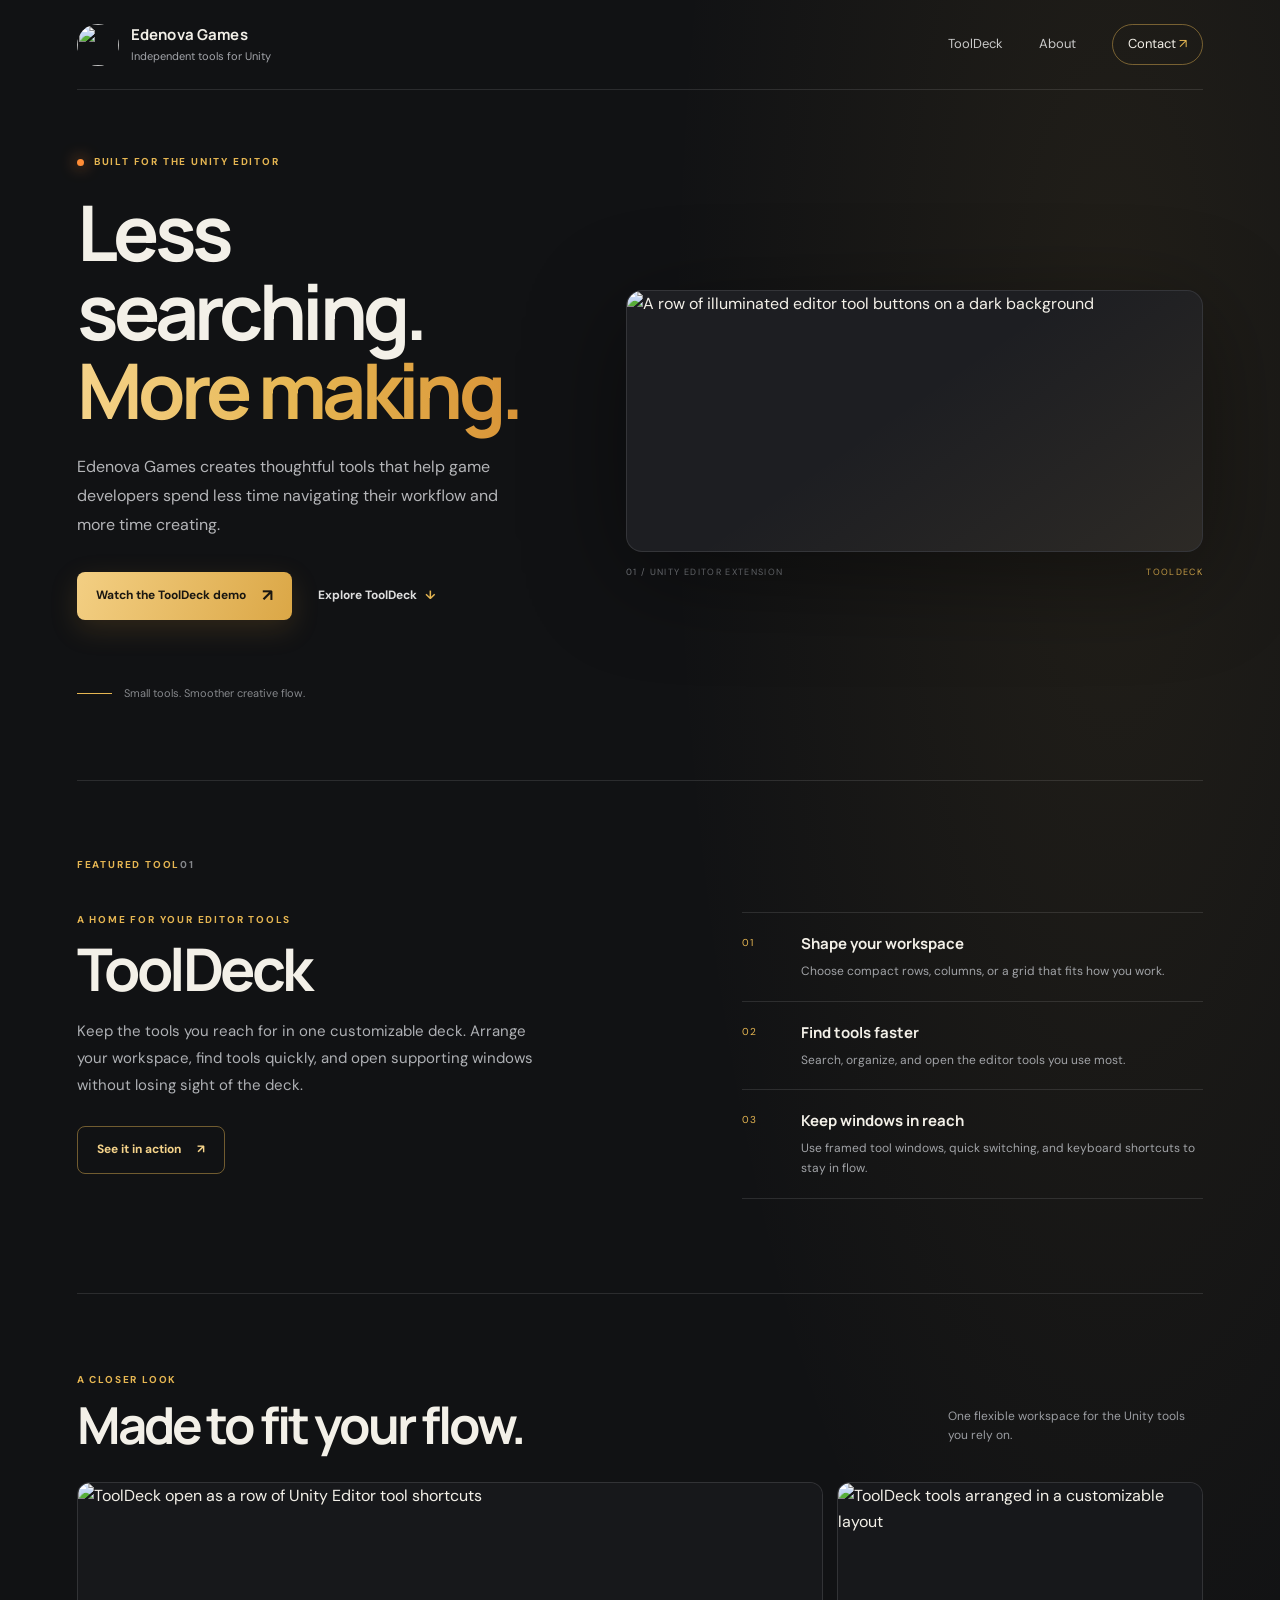
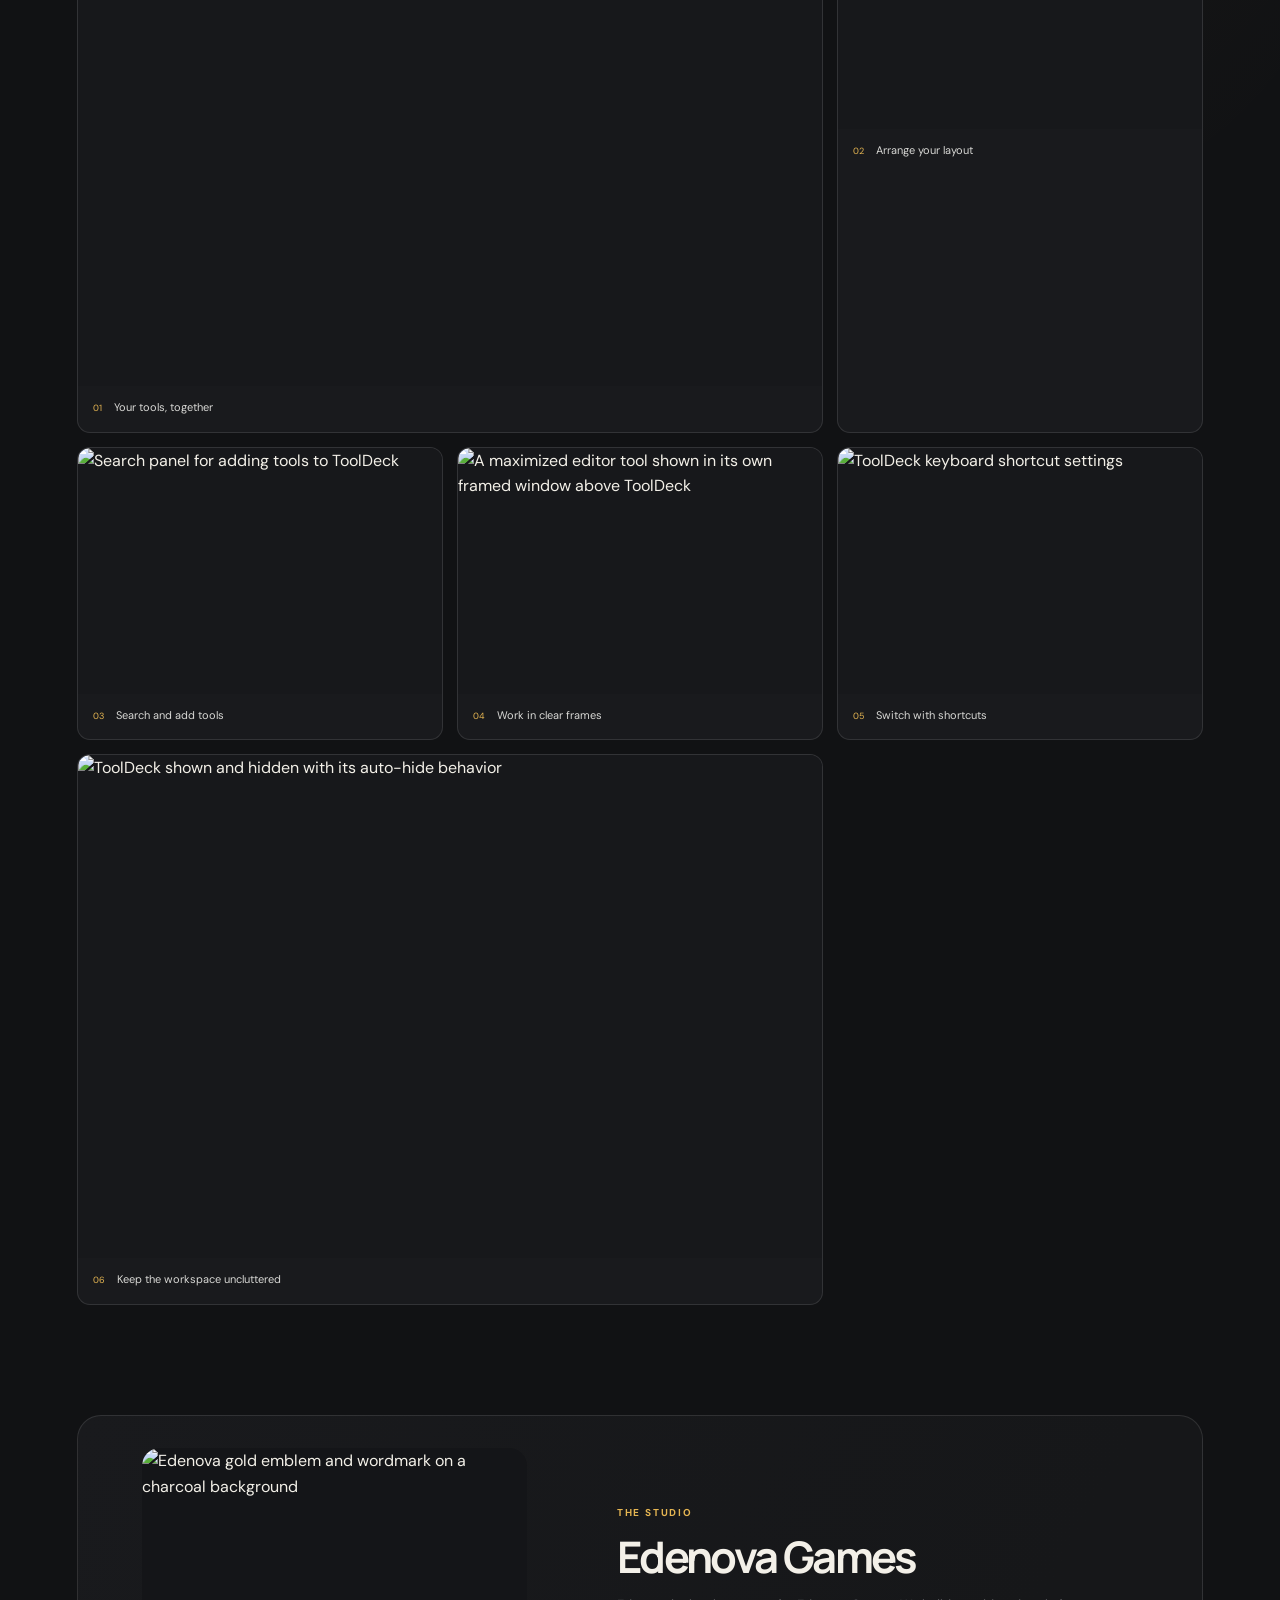
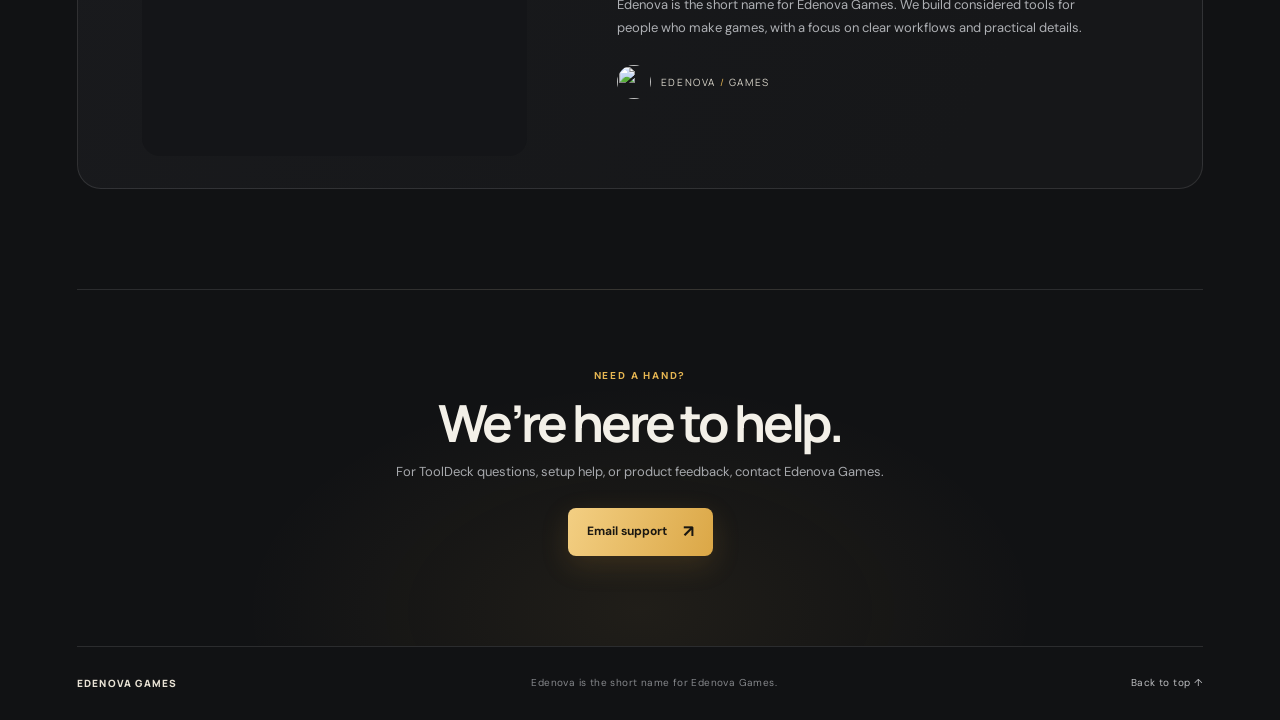
==== index.html @ b743e261 "Publish Edenova Games site" ====
<!doctype html>
<html lang="en">
<head>
  <meta charset="utf-8">
  <meta name="viewport" content="width=device-width, initial-scale=1">
  <meta name="theme-color" content="#111214">
  <meta name="description" content="Edenova Games creates focused Unity Editor tools. Meet ToolDeck, a customizable command deck for a faster, more organized workflow.">
  <meta property="og:type" content="website">
  <meta property="og:title" content="Edenova Games — Tools for Unity creators">
  <meta property="og:description" content="A calmer, quicker way to work inside the Unity Editor.">
  <meta property="og:image" content="tooldeck-social.png">
  <title>Edenova Games — Tools for Unity creators</title>
  <link rel="icon" type="image/png" href="edenova-profile.png">
  <link rel="preconnect" href="https://fonts.googleapis.com">
  <link rel="preconnect" href="https://fonts.gstatic.com" crossorigin>
  <link href="https://fonts.googleapis.com/css2?family=DM+Sans:wght@400;500;600;700&family=Manrope:wght@400;500;600;700;800&display=swap" rel="stylesheet">
  <link rel="stylesheet" href="styles.css">
</head>
<body>
  <div class="site-shell">
    <header class="topbar">
      <a class="brand" href="#top" aria-label="Edenova Games home">
        <img src="edenova-profile.png" alt="" width="42" height="42">
        <span><strong>Edenova Games</strong><small>Independent tools for Unity</small></span>
      </a>
      <nav aria-label="Main navigation">
        <a href="#tooldeck">ToolDeck</a>
        <a href="#about">About</a>
        <a class="nav-contact" href="#contact">Contact <span aria-hidden="true">↗</span></a>
      </nav>
    </header>

    <main id="top">
      <section class="hero">
        <div class="hero-copy">
          <p class="eyebrow"><span class="status-dot"></span> BUILT FOR THE UNITY EDITOR</p>
          <h1>Less searching.<br><em>More making.</em></h1>
          <p class="hero-lede">Edenova Games creates thoughtful tools that help game developers spend less time navigating their workflow and more time creating.</p>
          <div class="hero-actions">
            <a class="button button-primary" href="https://www.youtube.com/watch?v=H0UVkFQ4nCU" target="_blank" rel="noreferrer">Watch the ToolDeck demo <span aria-hidden="true">↗</span></a>
            <a class="text-link" href="#tooldeck">Explore ToolDeck <span aria-hidden="true">↓</span></a>
          </div>
          <div class="hero-note"><span class="gold-line"></span><span>Small tools. Smoother creative flow.</span></div>
        </div>
        <div class="hero-art" aria-label="ToolDeck Unity Editor extension artwork">
          <div class="hero-image-wrap"><img src="tooldeck-hero.png" alt="A row of illuminated editor tool buttons on a dark background"></div>
          <div class="art-caption"><span>01 / UNITY EDITOR EXTENSION</span><span>TOOLDECK</span></div>
        </div>
      </section>

      <section class="intro-section" id="tooldeck">
        <div class="section-kicker">FEATURED TOOL <span>01</span></div>
        <div class="intro-grid">
          <div>
            <p class="overline">A HOME FOR YOUR EDITOR TOOLS</p>
            <h2>ToolDeck</h2>
            <p class="intro-text">Keep the tools you reach for in one customizable deck. Arrange your workspace, find tools quickly, and open supporting windows without losing sight of the deck.</p>
            <a class="button button-outline" href="https://www.youtube.com/watch?v=H0UVkFQ4nCU" target="_blank" rel="noreferrer">See it in action <span aria-hidden="true">↗</span></a>
          </div>
          <div class="feature-points">
            <article><span class="feature-index">01</span><div><h3>Shape your workspace</h3><p>Choose compact rows, columns, or a grid that fits how you work.</p></div></article>
            <article><span class="feature-index">02</span><div><h3>Find tools faster</h3><p>Search, organize, and open the editor tools you use most.</p></div></article>
            <article><span class="feature-index">03</span><div><h3>Keep windows in reach</h3><p>Use framed tool windows, quick switching, and keyboard shortcuts to stay in flow.</p></div></article>
          </div>
        </div>
      </section>

      <section class="showcase-section" aria-labelledby="showcase-title">
        <div class="section-heading">
          <div><p class="overline">A CLOSER LOOK</p><h2 id="showcase-title">Made to fit your flow.</h2></div>
          <p>One flexible workspace for the Unity tools you rely on.</p>
        </div>
        <div class="showcase-grid">
          <figure class="showcase-card showcase-large"><img src="tooldeck-window.png" alt="ToolDeck open as a row of Unity Editor tool shortcuts"><figcaption><span>01</span> Your tools, together</figcaption></figure>
          <figure class="showcase-card"><img src="tooldeck-layouts.png" alt="ToolDeck tools arranged in a customizable layout"><figcaption><span>02</span> Arrange your layout</figcaption></figure>
          <figure class="showcase-card"><img src="tooldeck-search.png" alt="Search panel for adding tools to ToolDeck"><figcaption><span>03</span> Search and add tools</figcaption></figure>
          <figure class="showcase-card"><img src="tooldeck-framed-windows.png" alt="A maximized editor tool shown in its own framed window above ToolDeck"><figcaption><span>04</span> Work in clear frames</figcaption></figure>
          <figure class="showcase-card"><img src="tooldeck-shortcuts.png" alt="ToolDeck keyboard shortcut settings"><figcaption><span>05</span> Switch with shortcuts</figcaption></figure>
          <figure class="showcase-card showcase-wide"><img src="tooldeck-auto-hide.png" alt="ToolDeck shown and hidden with its auto-hide behavior"><figcaption><span>06</span> Keep the workspace uncluttered</figcaption></figure>
        </div>
      </section>

      <section class="brand-section" id="about">
        <div class="brand-card">
          <div class="brand-image"><img src="edenova-brand.png" alt="Edenova gold emblem and wordmark on a charcoal background"></div>
          <div class="brand-copy"><p class="overline">THE STUDIO</p><h2>Edenova Games</h2><p>Edenova is the short name for Edenova Games. We build considered tools for people who make games, with a focus on clear workflows and practical details.</p><div class="brand-signature"><img src="edenova-profile.png" alt="" width="34" height="34"><span>EDENOVA <i>/</i> GAMES</span></div></div>
        </div>
      </section>

      <section class="contact-section" id="contact">
        <p class="overline">NEED A HAND?</p>
        <h2>We’re here to help.</h2>
        <p>For ToolDeck questions, setup help, or product feedback, contact Edenova Games.</p>
        <a class="button button-primary" href="mailto:edenovagames@gmail.com">Email support <span aria-hidden="true">↗</span></a>
      </section>
    </main>

    <footer class="footer"><a class="footer-brand" href="#top">EDENOVA GAMES</a><span>Edenova is the short name for Edenova Games.</span><a href="#top">Back to top ↑</a></footer>
  </div>
</body>
</html>
---- styles.css ----
:root{--bg:#111214;--panel:#181a1d;--panel-2:#202226;--text:#f3f0e8;--muted:#a3a5aa;--gold:#e6b652;--gold-light:#f5d38a;--line:rgba(255,255,255,.11);--orange:#ff8d36;--blue:#50a8ff;--radius:24px}*{box-sizing:border-box}html{scroll-behavior:smooth}body{margin:0;background:radial-gradient(ellipse at 87% 10%,rgba(230,182,82,.08),transparent 28rem),var(--bg);color:var(--text);font-family:"DM Sans",sans-serif;line-height:1.6}a{color:inherit;text-decoration:none}.site-shell{max-width:1440px;margin:0 auto;padding:0 6vw}.topbar{height:90px;display:flex;align-items:center;justify-content:space-between;border-bottom:1px solid var(--line)}.brand{display:flex;align-items:center;gap:12px}.brand img{width:42px;height:42px;border-radius:50%;object-fit:cover}.brand strong{font-family:Manrope,sans-serif;font-size:15px;display:block;letter-spacing:.01em}.brand small{display:block;color:var(--muted);font-size:11px;margin-top:1px}.topbar nav{display:flex;gap:36px;align-items:center;font-size:13px;color:#c9c9c9}.topbar nav a:hover,.text-link:hover,.footer a:hover{color:var(--gold-light)}.nav-contact{border:1px solid rgba(230,182,82,.45);padding:9px 15px;border-radius:99px;color:var(--text)!important}.nav-contact span{color:var(--gold)}.hero{min-height:610px;display:grid;grid-template-columns:.92fr 1.08fr;align-items:center;gap:4.5vw;padding:64px 0 78px}.eyebrow,.overline,.section-kicker{font-size:10px;letter-spacing:.18em;font-weight:700;color:var(--gold);margin:0}.eyebrow{display:flex;align-items:center;gap:10px}.status-dot{width:7px;height:7px;border-radius:50%;background:var(--orange);box-shadow:0 0 16px var(--orange)}h1,h2,h3,p{margin-top:0}h1,h2,h3{font-family:Manrope,sans-serif}h1{font-size:clamp(48px,6vw,84px);line-height:1.03;letter-spacing:-.06em;margin:22px 0 24px}h1 em{font-style:normal;background:linear-gradient(90deg,var(--gold-light),var(--gold),#d99437);color:transparent;background-clip:text}.hero-lede{font-size:16px;color:#b4b5b8;max-width:460px;line-height:1.8}.hero-actions{display:flex;align-items:center;gap:26px;margin-top:32px}.button{min-height:48px;padding:0 19px;display:inline-flex;align-items:center;gap:16px;border-radius:8px;font-weight:700;font-size:12px;transition:transform .2s,background .2s}.button:hover{transform:translateY(-2px)}.button-primary{color:#1a1711;background:linear-gradient(110deg,#f3cf83,#dba746);box-shadow:0 9px 28px rgba(205,149,55,.17)}.button-primary span{font-size:17px}.text-link{font-size:12px;font-weight:700;color:#dedede}.text-link span{color:var(--gold);margin-left:5px}.hero-note{margin-top:65px;display:flex;align-items:center;gap:12px;color:#85878b;font-size:11px}.gold-line{width:35px;height:1px;background:var(--gold)}.hero-art{position:relative;padding:36px 0 23px}.hero-image-wrap{position:relative;overflow:hidden;border-radius:16px;background:#1d1e22;border:1px solid rgba(255,255,255,.1);box-shadow:0 24px 100px rgba(0,0,0,.42)}.hero-image-wrap:after{content:"";position:absolute;inset:0;pointer-events:none;background:linear-gradient(145deg,transparent 46%,rgba(230,182,82,.08))}.hero-image-wrap img{display:block;width:100%;height:auto;min-height:260px;object-fit:cover}.art-caption{display:flex;justify-content:space-between;color:#787b80;font-size:9px;letter-spacing:.15em;margin-top:13px}.art-caption span:last-child{color:var(--gold)}.intro-section{border-top:1px solid var(--line);padding:76px 0 94px}.section-kicker{display:flex;justify-content:space-between;max-width:110px;white-space:nowrap}.section-kicker span{color:#85878b}.intro-grid{display:grid;grid-template-columns:1fr .9fr;gap:12vw;margin-top:39px}.intro-grid h2,.section-heading h2,.brand-copy h2,.contact-section h2{font-size:clamp(38px,4.6vw,62px);letter-spacing:-.06em;line-height:1.05;margin:10px 0 18px}.intro-text{font-size:15px;color:#aeb0b4;line-height:1.8;max-width:460px;margin-bottom:27px}.button-outline{border:1px solid rgba(230,182,82,.45);color:var(--gold-light)}.button-outline:hover{background:rgba(230,182,82,.08)}.feature-points{border-top:1px solid var(--line)}.feature-points article{display:grid;grid-template-columns:45px 1fr;gap:14px;padding:19px 0;border-bottom:1px solid var(--line)}.feature-index{font-size:10px;color:var(--gold);letter-spacing:.08em;padding-top:3px}.feature-points h3{font-size:15px;margin:0 0 5px}.feature-points p{font-size:12px;color:#a1a3a7;margin:0;line-height:1.7}.showcase-section{padding:78px 0 100px;border-top:1px solid var(--line)}.section-heading{display:flex;justify-content:space-between;align-items:end;margin-bottom:31px}.section-heading h2{font-size:clamp(33px,4vw,51px);margin:10px 0 0}.section-heading>p{color:#9b9da2;font-size:12px;max-width:255px;margin:0 0 6px}.showcase-grid{display:grid;grid-template-columns:repeat(3,1fr);gap:14px}.showcase-card{margin:0;background:#191a1d;border:1px solid var(--line);border-radius:13px;overflow:hidden;transition:transform .25s,border-color .25s}.showcase-card:hover{transform:translateY(-3px);border-color:rgba(230,182,82,.4)}.showcase-card img{display:block;width:100%;aspect-ratio:1.48;object-fit:cover;background:#17181b}.showcase-card figcaption{padding:13px 15px 15px;font-size:11px;color:#d8d8d5}.showcase-card figcaption span{font-size:9px;color:var(--gold);margin-right:9px}.showcase-large{grid-column:span 2}.showcase-wide{grid-column:span 2}.brand-section{padding:10px 0 100px}.brand-card{display:grid;grid-template-columns:.85fr 1.15fr;align-items:center;gap:7vw;background:linear-gradient(120deg,#191a1d,#161719 80%);border:1px solid var(--line);border-radius:var(--radius);padding:32px 5vw}.brand-image{overflow:hidden;border-radius:18px;background:#141518}.brand-image img{display:block;width:100%;height:auto;aspect-ratio:1.25;object-fit:cover}.brand-copy h2{font-size:clamp(31px,3.4vw,45px);margin:13px 0}.brand-copy>p:not(.overline){font-size:13px;color:#aeb0b4;line-height:1.8;max-width:475px}.brand-signature{display:flex;align-items:center;gap:10px;margin-top:26px;color:#d8d4c9;font-family:Manrope,sans-serif;font-size:10px;letter-spacing:.16em}.brand-signature img{border-radius:50%}.brand-signature i{font-style:normal;color:var(--gold)}.contact-section{text-align:center;padding:78px 18px 90px;border-top:1px solid var(--line);background:radial-gradient(ellipse at 50% 90%,rgba(230,182,82,.07),transparent 50%)}.contact-section h2{font-size:clamp(38px,4vw,55px);margin:12px 0}.contact-section>p:not(.overline){color:#a7a9ad;font-size:13px;margin-bottom:25px}.draft-note{display:block;margin-top:12px;color:#85878b;font-size:10px}.footer{min-height:74px;border-top:1px solid var(--line);display:flex;align-items:center;justify-content:space-between;color:#85878b;font-size:10px;letter-spacing:.04em}.footer-brand{font-family:Manrope,sans-serif;font-weight:800;color:#e8e2d5;letter-spacing:.12em}.footer a:last-child{color:#bebfc2}@media(max-width:850px){.site-shell{padding:0 5vw}.hero{grid-template-columns:1fr;gap:20px;padding:74px 0 60px}.hero-copy{max-width:650px}.hero-art{padding-top:10px}.hero-note{margin-top:40px}.intro-grid{gap:6vw}.brand-card{gap:4vw;padding:24px 4vw}.showcase-grid{grid-template-columns:repeat(2,1fr)}.showcase-large,.showcase-wide{grid-column:span 2}}@media(max-width:600px){.topbar{height:74px}.brand small{display:none}.topbar nav{gap:14px;font-size:11px}.topbar nav a:first-child{display:none}.nav-contact{padding:7px 11px}.hero{min-height:0;padding:67px 0 52px}h1{font-size:54px}.hero-lede{font-size:14px}.hero-actions{align-items:flex-start;flex-direction:column;gap:17px}.hero-note{margin-top:33px}.intro-section,.showcase-section{padding:57px 0 65px}.intro-grid{grid-template-columns:1fr;gap:33px;margin-top:27px}.section-heading{align-items:start;flex-direction:column;gap:12px}.section-heading>p{max-width:330px}.showcase-grid{gap:9px}.showcase-card,.showcase-large,.showcase-wide{grid-column:span 2}.showcase-card img{aspect-ratio:1.5}.brand-section{padding-bottom:62px}.brand-card{grid-template-columns:1fr;gap:24px;padding:18px;border-radius:18px}.brand-image img{aspect-ratio:1.5}.brand-copy{padding:0 4px 6px}.contact-section{padding:58px 10px 65px}.footer{padding:18px 0;gap:10px;flex-wrap:wrap}.footer span{order:3;width:100%}}
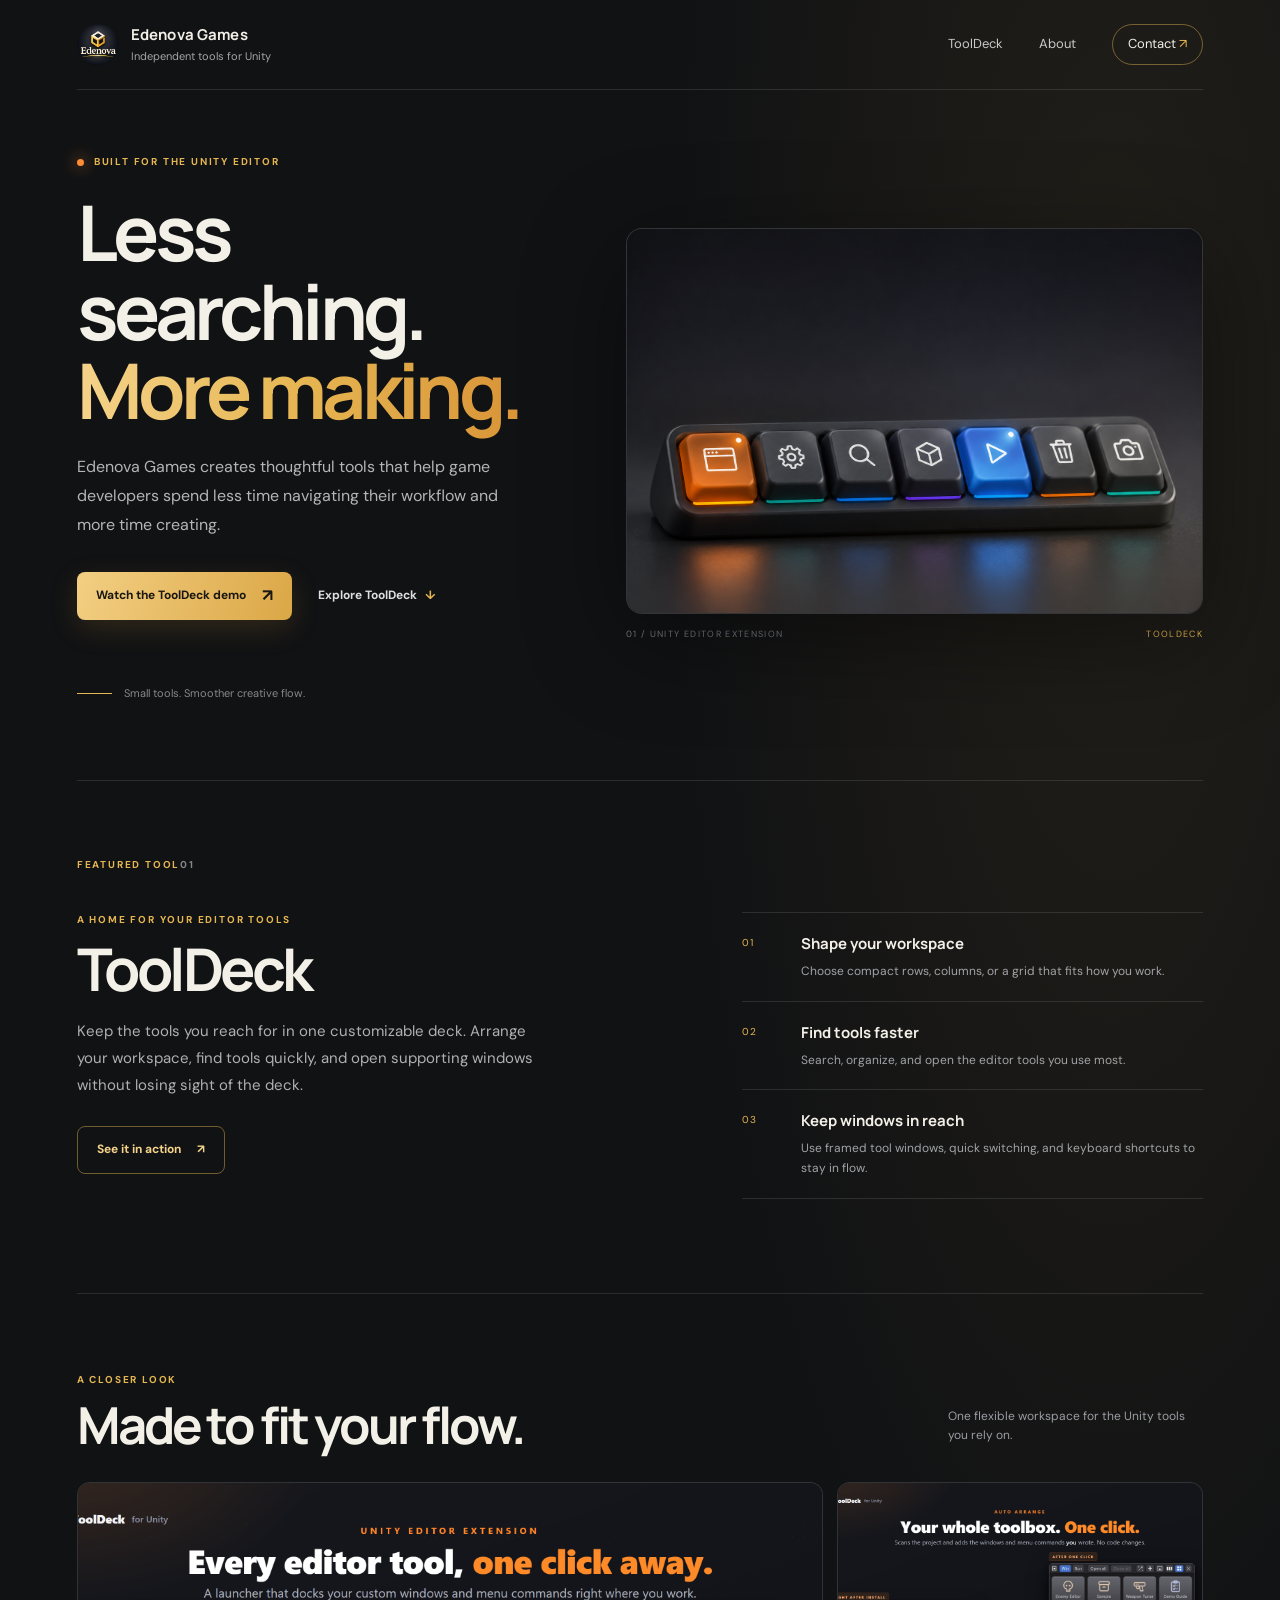
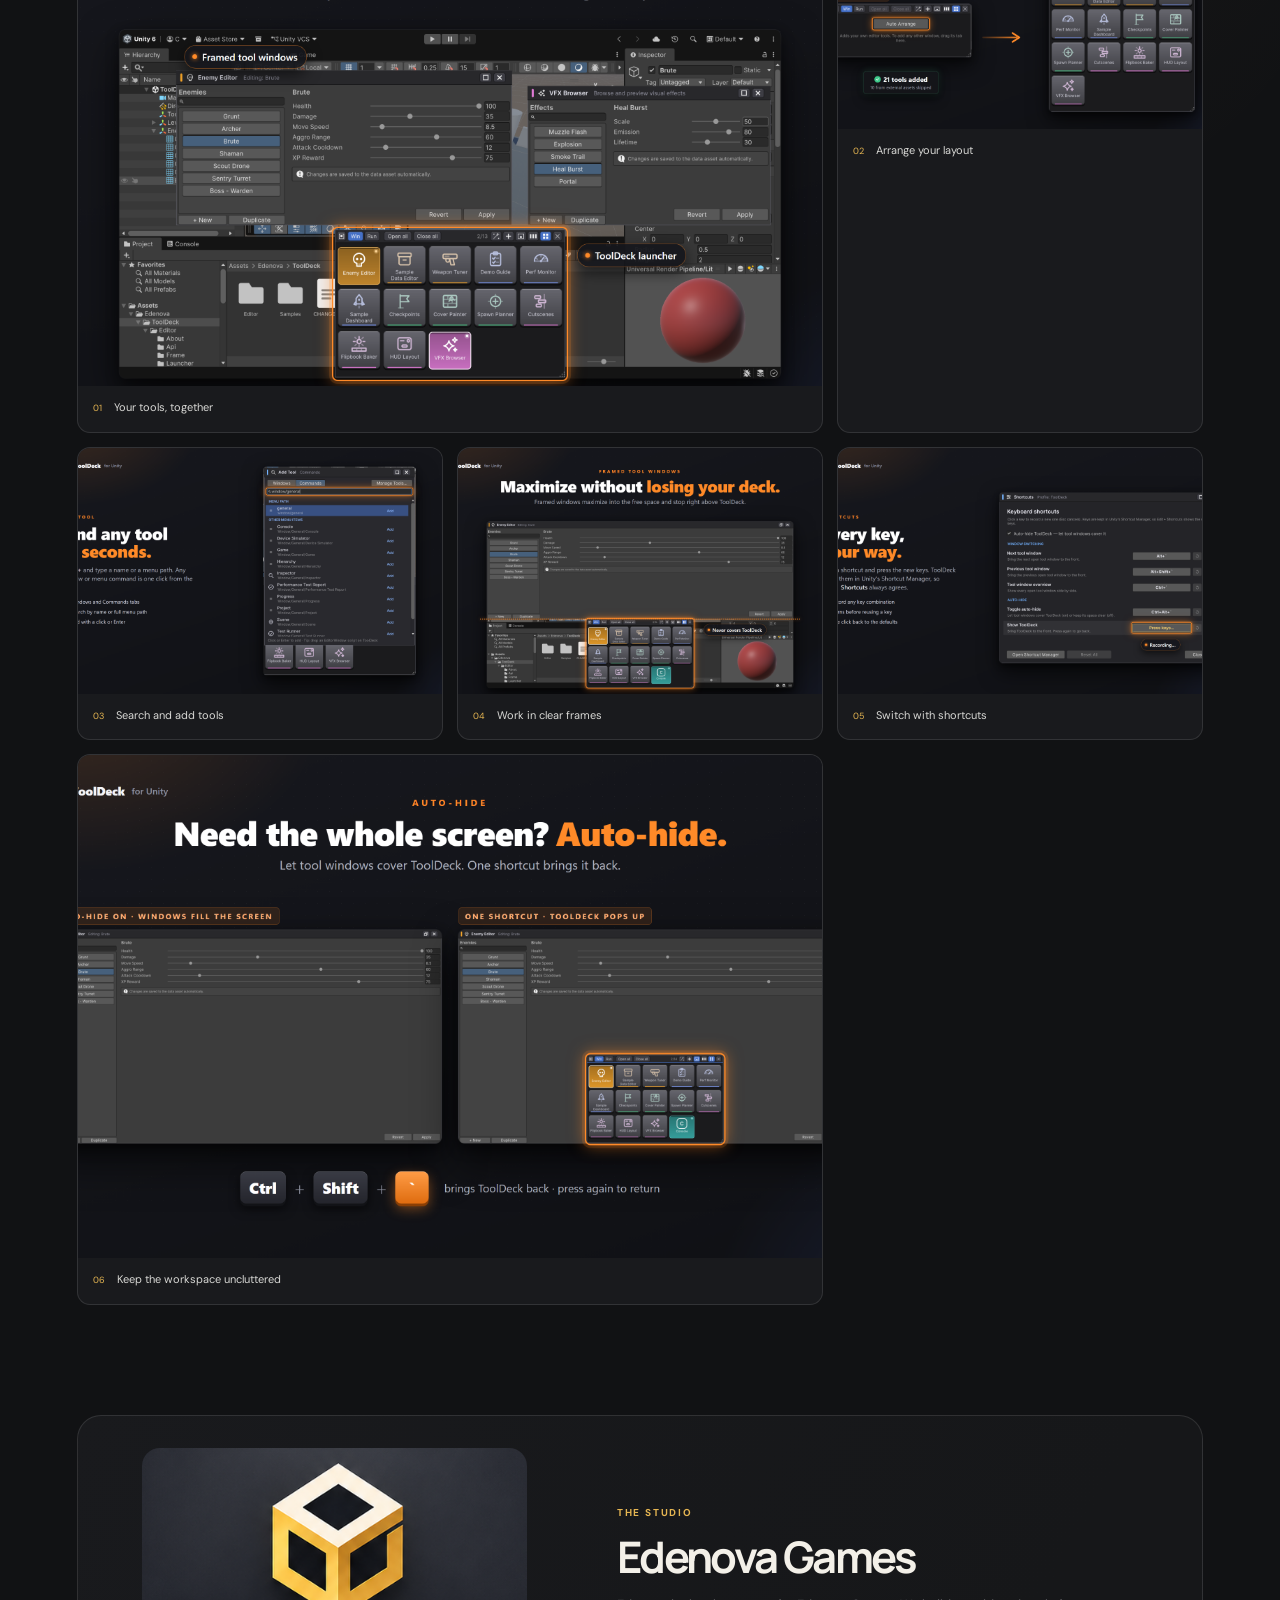
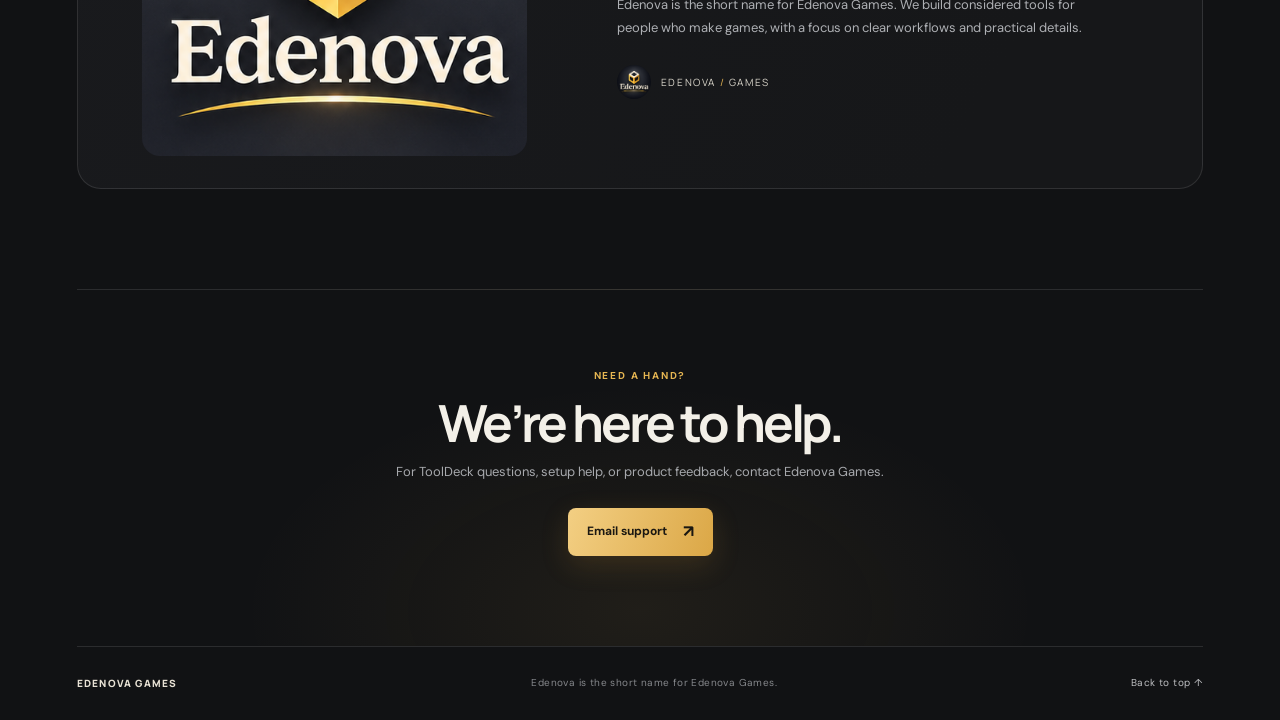
==== commit 69b010a2: "Fix image asset paths" ====
--- a/index.html
+++ b/index.html
@@ -8,9 +8,9 @@
   <meta property="og:type" content="website">
   <meta property="og:title" content="Edenova Games — Tools for Unity creators">
   <meta property="og:description" content="A calmer, quicker way to work inside the Unity Editor.">
-  <meta property="og:image" content="tooldeck-social.png">
+  <meta property="og:image" content="assets/tooldeck-social.png">
   <title>Edenova Games — Tools for Unity creators</title>
-  <link rel="icon" type="image/png" href="edenova-profile.png">
+  <link rel="icon" type="image/png" href="assets/edenova-profile.png">
   <link rel="preconnect" href="https://fonts.googleapis.com">
   <link rel="preconnect" href="https://fonts.gstatic.com" crossorigin>
   <link href="https://fonts.googleapis.com/css2?family=DM+Sans:wght@400;500;600;700&family=Manrope:wght@400;500;600;700;800&display=swap" rel="stylesheet">
@@ -20,7 +20,7 @@
   <div class="site-shell">
     <header class="topbar">
       <a class="brand" href="#top" aria-label="Edenova Games home">
-        <img src="edenova-profile.png" alt="" width="42" height="42">
+        <img src="assets/edenova-profile.png" alt="" width="42" height="42">
         <span><strong>Edenova Games</strong><small>Independent tools for Unity</small></span>
       </a>
       <nav aria-label="Main navigation">
@@ -43,7 +43,7 @@
           <div class="hero-note"><span class="gold-line"></span><span>Small tools. Smoother creative flow.</span></div>
         </div>
         <div class="hero-art" aria-label="ToolDeck Unity Editor extension artwork">
-          <div class="hero-image-wrap"><img src="tooldeck-hero.png" alt="A row of illuminated editor tool buttons on a dark background"></div>
+          <div class="hero-image-wrap"><img src="assets/tooldeck-hero.png" alt="A row of illuminated editor tool buttons on a dark background"></div>
           <div class="art-caption"><span>01 / UNITY EDITOR EXTENSION</span><span>TOOLDECK</span></div>
         </div>
       </section>
@@ -71,19 +71,19 @@
           <p>One flexible workspace for the Unity tools you rely on.</p>
         </div>
         <div class="showcase-grid">
-          <figure class="showcase-card showcase-large"><img src="tooldeck-window.png" alt="ToolDeck open as a row of Unity Editor tool shortcuts"><figcaption><span>01</span> Your tools, together</figcaption></figure>
-          <figure class="showcase-card"><img src="tooldeck-layouts.png" alt="ToolDeck tools arranged in a customizable layout"><figcaption><span>02</span> Arrange your layout</figcaption></figure>
-          <figure class="showcase-card"><img src="tooldeck-search.png" alt="Search panel for adding tools to ToolDeck"><figcaption><span>03</span> Search and add tools</figcaption></figure>
-          <figure class="showcase-card"><img src="tooldeck-framed-windows.png" alt="A maximized editor tool shown in its own framed window above ToolDeck"><figcaption><span>04</span> Work in clear frames</figcaption></figure>
-          <figure class="showcase-card"><img src="tooldeck-shortcuts.png" alt="ToolDeck keyboard shortcut settings"><figcaption><span>05</span> Switch with shortcuts</figcaption></figure>
-          <figure class="showcase-card showcase-wide"><img src="tooldeck-auto-hide.png" alt="ToolDeck shown and hidden with its auto-hide behavior"><figcaption><span>06</span> Keep the workspace uncluttered</figcaption></figure>
+          <figure class="showcase-card showcase-large"><img src="assets/tooldeck-window.png" alt="ToolDeck open as a row of Unity Editor tool shortcuts"><figcaption><span>01</span> Your tools, together</figcaption></figure>
+          <figure class="showcase-card"><img src="assets/tooldeck-layouts.png" alt="ToolDeck tools arranged in a customizable layout"><figcaption><span>02</span> Arrange your layout</figcaption></figure>
+          <figure class="showcase-card"><img src="assets/tooldeck-search.png" alt="Search panel for adding tools to ToolDeck"><figcaption><span>03</span> Search and add tools</figcaption></figure>
+          <figure class="showcase-card"><img src="assets/tooldeck-framed-windows.png" alt="A maximized editor tool shown in its own framed window above ToolDeck"><figcaption><span>04</span> Work in clear frames</figcaption></figure>
+          <figure class="showcase-card"><img src="assets/tooldeck-shortcuts.png" alt="ToolDeck keyboard shortcut settings"><figcaption><span>05</span> Switch with shortcuts</figcaption></figure>
+          <figure class="showcase-card showcase-wide"><img src="assets/tooldeck-auto-hide.png" alt="ToolDeck shown and hidden with its auto-hide behavior"><figcaption><span>06</span> Keep the workspace uncluttered</figcaption></figure>
         </div>
       </section>
 
       <section class="brand-section" id="about">
         <div class="brand-card">
-          <div class="brand-image"><img src="edenova-brand.png" alt="Edenova gold emblem and wordmark on a charcoal background"></div>
-          <div class="brand-copy"><p class="overline">THE STUDIO</p><h2>Edenova Games</h2><p>Edenova is the short name for Edenova Games. We build considered tools for people who make games, with a focus on clear workflows and practical details.</p><div class="brand-signature"><img src="edenova-profile.png" alt="" width="34" height="34"><span>EDENOVA <i>/</i> GAMES</span></div></div>
+          <div class="brand-image"><img src="assets/edenova-brand.png" alt="Edenova gold emblem and wordmark on a charcoal background"></div>
+          <div class="brand-copy"><p class="overline">THE STUDIO</p><h2>Edenova Games</h2><p>Edenova is the short name for Edenova Games. We build considered tools for people who make games, with a focus on clear workflows and practical details.</p><div class="brand-signature"><img src="assets/edenova-profile.png" alt="" width="34" height="34"><span>EDENOVA <i>/</i> GAMES</span></div></div>
         </div>
       </section>
 
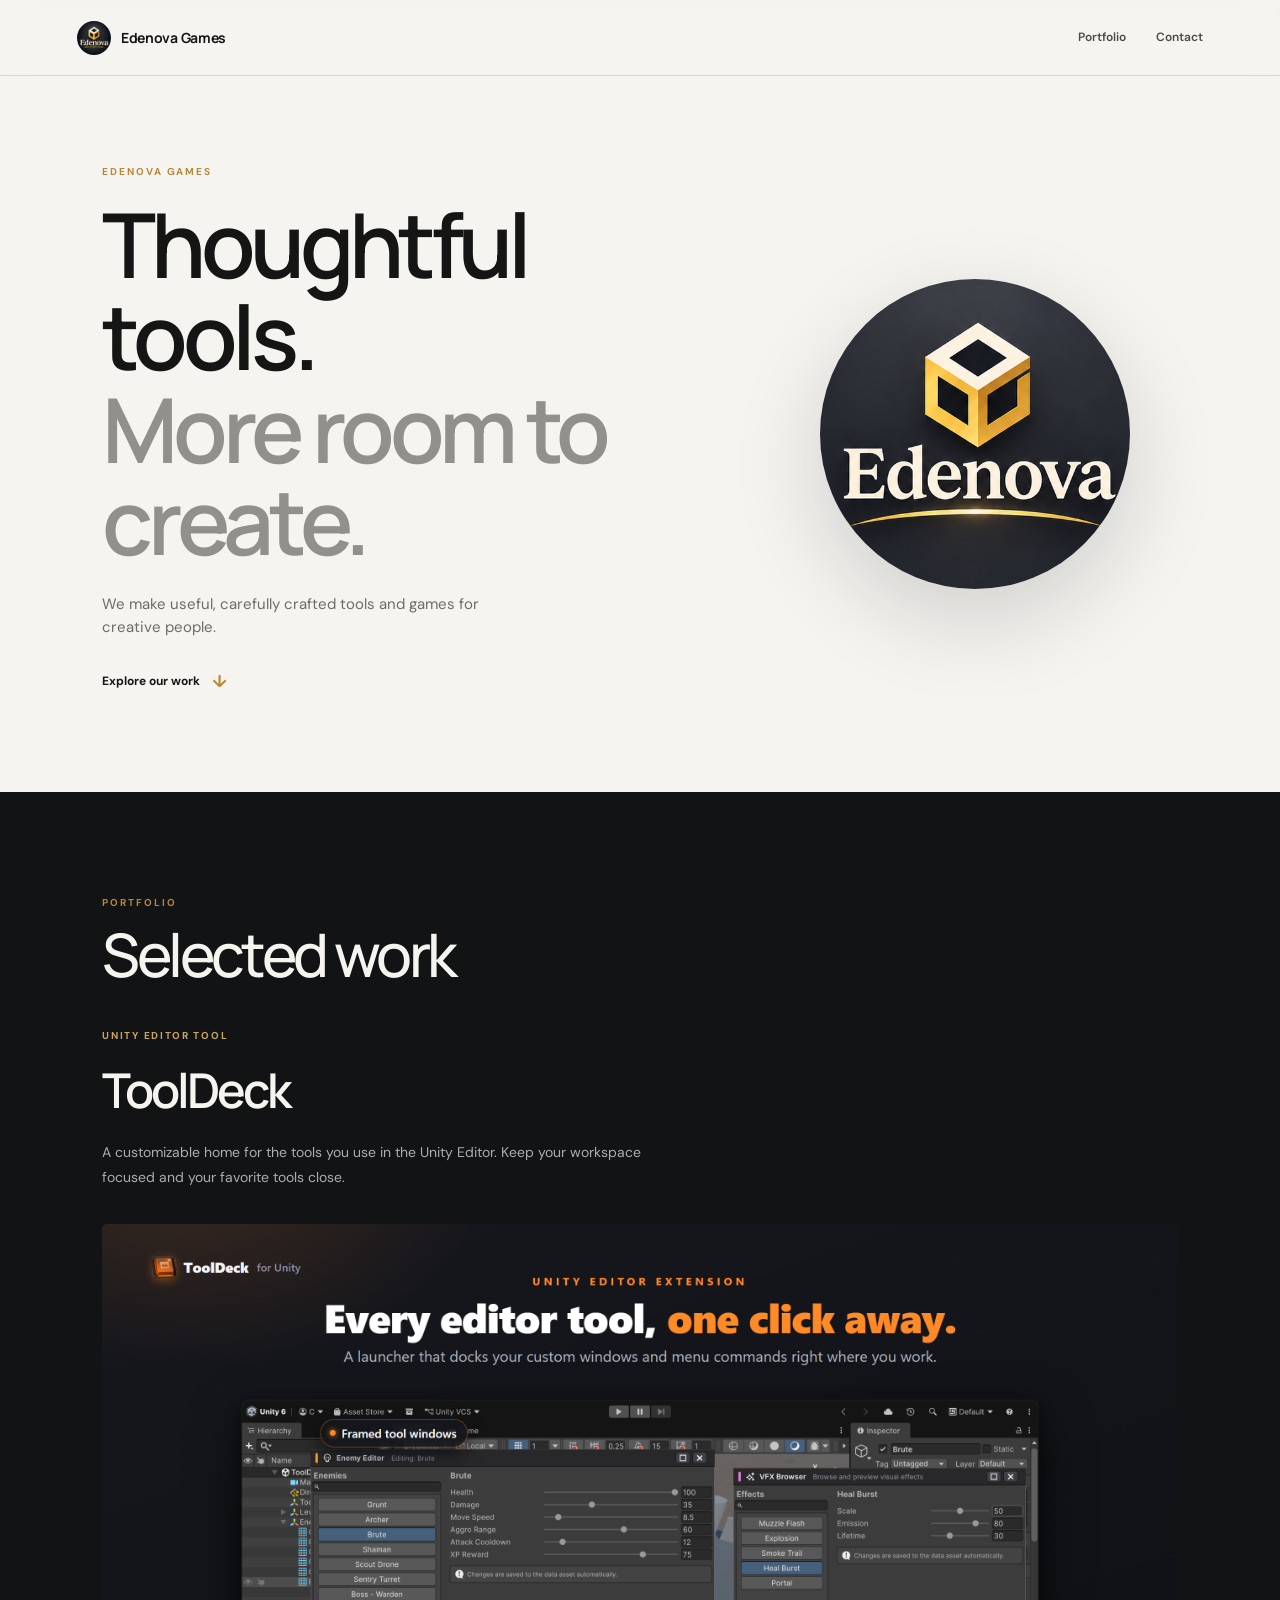
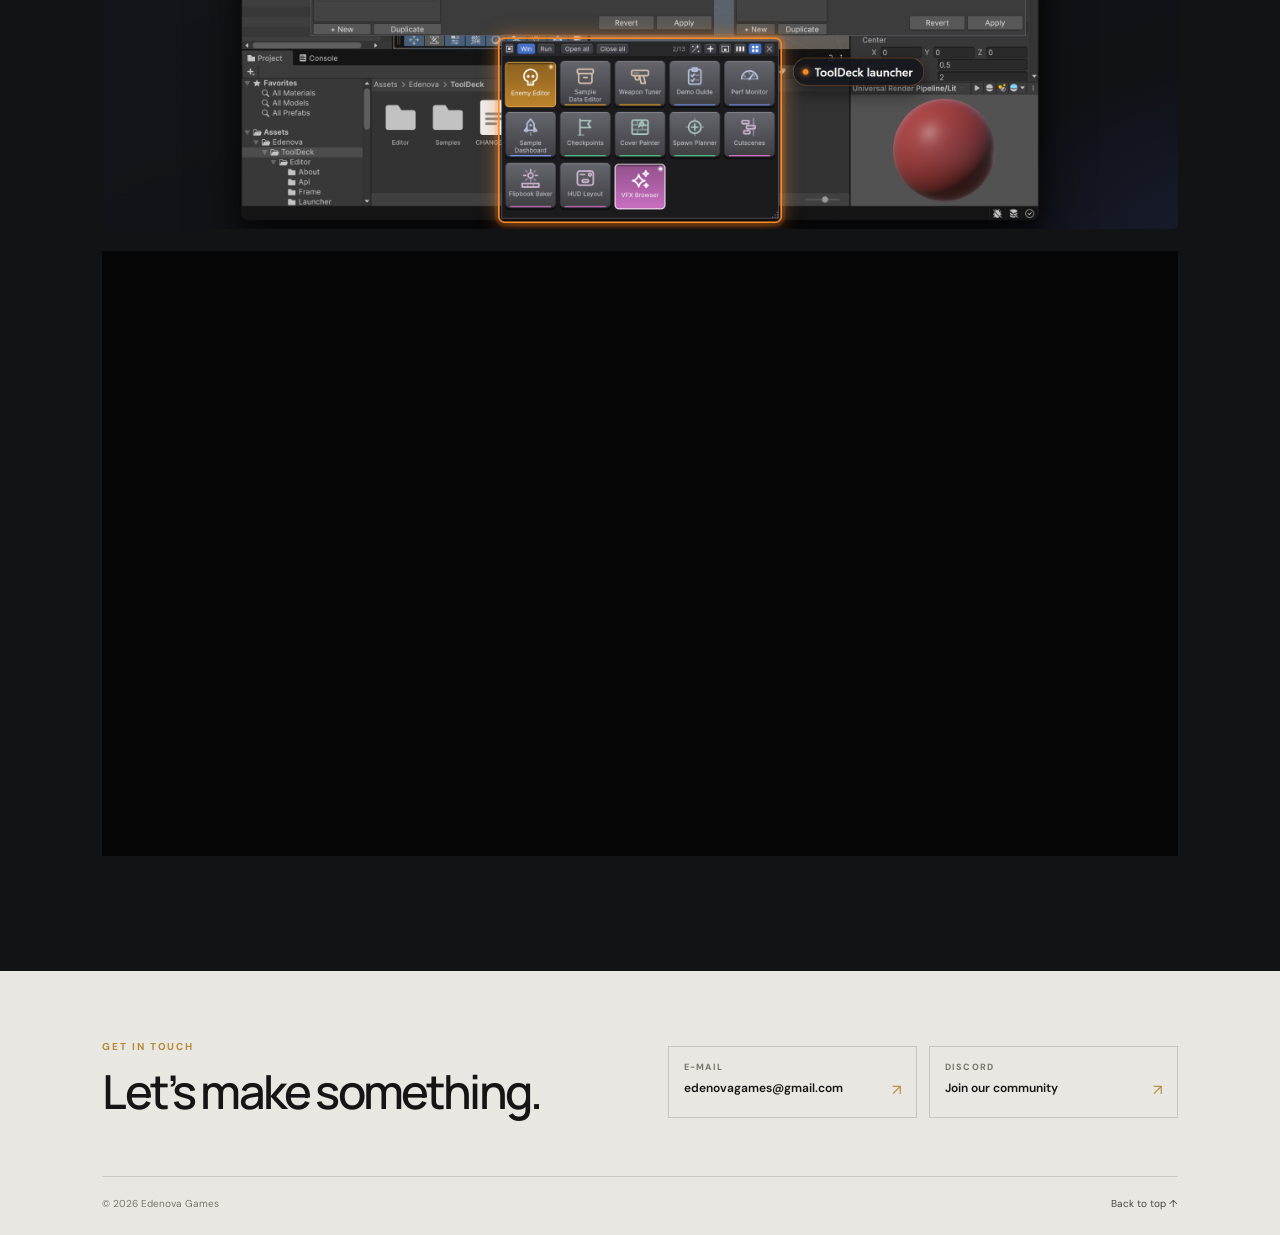
==== commit b5cdbe04: "Simplify Edenova Games portfolio site" ====
--- a/index.html
+++ b/index.html
@@ -3,13 +3,13 @@
 <head>
   <meta charset="utf-8">
   <meta name="viewport" content="width=device-width, initial-scale=1">
-  <meta name="theme-color" content="#111214">
-  <meta name="description" content="Edenova Games creates focused Unity Editor tools. Meet ToolDeck, a customizable command deck for a faster, more organized workflow.">
+  <meta name="theme-color" content="#f5f4f1">
+  <meta name="description" content="Edenova Games is an independent studio creating thoughtful tools and games.">
   <meta property="og:type" content="website">
-  <meta property="og:title" content="Edenova Games — Tools for Unity creators">
-  <meta property="og:description" content="A calmer, quicker way to work inside the Unity Editor.">
+  <meta property="og:title" content="Edenova Games">
+  <meta property="og:description" content="Thoughtful tools and games, made with care.">
   <meta property="og:image" content="assets/tooldeck-social.png">
-  <title>Edenova Games — Tools for Unity creators</title>
+  <title>Edenova Games</title>
   <link rel="icon" type="image/png" href="assets/edenova-profile.png">
   <link rel="preconnect" href="https://fonts.googleapis.com">
   <link rel="preconnect" href="https://fonts.gstatic.com" crossorigin>
@@ -17,85 +17,59 @@
   <link rel="stylesheet" href="styles.css">
 </head>
 <body>
-  <div class="site-shell">
-    <header class="topbar">
-      <a class="brand" href="#top" aria-label="Edenova Games home">
-        <img src="assets/edenova-profile.png" alt="" width="42" height="42">
-        <span><strong>Edenova Games</strong><small>Independent tools for Unity</small></span>
-      </a>
-      <nav aria-label="Main navigation">
-        <a href="#tooldeck">ToolDeck</a>
-        <a href="#about">About</a>
-        <a class="nav-contact" href="#contact">Contact <span aria-hidden="true">↗</span></a>
-      </nav>
-    </header>
+  <header class="topbar">
+    <a class="brand" href="#top" aria-label="Edenova Games home">
+      <img src="assets/edenova-profile.png" alt="" width="34" height="34">
+      <span>Edenova Games</span>
+    </a>
+    <nav aria-label="Main navigation">
+      <a href="#portfolio">Portfolio</a>
+      <a href="#contact">Contact</a>
+    </nav>
+  </header>
 
-    <main id="top">
-      <section class="hero">
-        <div class="hero-copy">
-          <p class="eyebrow"><span class="status-dot"></span> BUILT FOR THE UNITY EDITOR</p>
-          <h1>Less searching.<br><em>More making.</em></h1>
-          <p class="hero-lede">Edenova Games creates thoughtful tools that help game developers spend less time navigating their workflow and more time creating.</p>
-          <div class="hero-actions">
-            <a class="button button-primary" href="https://www.youtube.com/watch?v=H0UVkFQ4nCU" target="_blank" rel="noreferrer">Watch the ToolDeck demo <span aria-hidden="true">↗</span></a>
-            <a class="text-link" href="#tooldeck">Explore ToolDeck <span aria-hidden="true">↓</span></a>
-          </div>
-          <div class="hero-note"><span class="gold-line"></span><span>Small tools. Smoother creative flow.</span></div>
+  <main id="top">
+    <section class="hero" aria-labelledby="hero-title">
+      <div class="hero-content">
+        <p class="eyebrow">EDENOVA GAMES</p>
+        <h1 id="hero-title">Thoughtful tools.<br><span>More room to create.</span></h1>
+        <p class="hero-copy">We make useful, carefully crafted tools and games for creative people.</p>
+        <a class="hero-link" href="#portfolio">Explore our work <span aria-hidden="true">↓</span></a>
+      </div>
+      <div class="hero-mark" aria-hidden="true"><img src="assets/edenova-brand.png" alt=""></div>
+    </section>
+
+    <section class="portfolio" id="portfolio" aria-labelledby="portfolio-title">
+      <div class="section-head">
+        <p class="eyebrow">PORTFOLIO</p>
+        <h2 id="portfolio-title">Selected work</h2>
+      </div>
+      <article class="project">
+        <div class="project-copy">
+          <p class="project-type">UNITY EDITOR TOOL</p>
+          <h3>ToolDeck</h3>
+          <p>A customizable home for the tools you use in the Unity Editor. Keep your workspace focused and your favorite tools close.</p>
         </div>
-        <div class="hero-art" aria-label="ToolDeck Unity Editor extension artwork">
-          <div class="hero-image-wrap"><img src="assets/tooldeck-hero.png" alt="A row of illuminated editor tool buttons on a dark background"></div>
-          <div class="art-caption"><span>01 / UNITY EDITOR EXTENSION</span><span>TOOLDECK</span></div>
+        <div class="project-image"><img src="assets/tooldeck-window.png" alt="ToolDeck keeping Unity Editor tools together in one compact workspace" loading="lazy"></div>
+        <div class="video-wrap">
+          <iframe src="https://www.youtube-nocookie.com/embed/H0UVkFQ4nCU?rel=0" title="ToolDeck product demonstration" loading="lazy" referrerpolicy="strict-origin-when-cross-origin" allow="accelerometer; autoplay; clipboard-write; encrypted-media; gyroscope; picture-in-picture; web-share" allowfullscreen></iframe>
         </div>
-      </section>
+      </article>
+    </section>
+  </main>
 
-      <section class="intro-section" id="tooldeck">
-        <div class="section-kicker">FEATURED TOOL <span>01</span></div>
-        <div class="intro-grid">
-          <div>
-            <p class="overline">A HOME FOR YOUR EDITOR TOOLS</p>
-            <h2>ToolDeck</h2>
-            <p class="intro-text">Keep the tools you reach for in one customizable deck. Arrange your workspace, find tools quickly, and open supporting windows without losing sight of the deck.</p>
-            <a class="button button-outline" href="https://www.youtube.com/watch?v=H0UVkFQ4nCU" target="_blank" rel="noreferrer">See it in action <span aria-hidden="true">↗</span></a>
-          </div>
-          <div class="feature-points">
-            <article><span class="feature-index">01</span><div><h3>Shape your workspace</h3><p>Choose compact rows, columns, or a grid that fits how you work.</p></div></article>
-            <article><span class="feature-index">02</span><div><h3>Find tools faster</h3><p>Search, organize, and open the editor tools you use most.</p></div></article>
-            <article><span class="feature-index">03</span><div><h3>Keep windows in reach</h3><p>Use framed tool windows, quick switching, and keyboard shortcuts to stay in flow.</p></div></article>
-          </div>
-        </div>
-      </section>
-
-      <section class="showcase-section" aria-labelledby="showcase-title">
-        <div class="section-heading">
-          <div><p class="overline">A CLOSER LOOK</p><h2 id="showcase-title">Made to fit your flow.</h2></div>
-          <p>One flexible workspace for the Unity tools you rely on.</p>
-        </div>
-        <div class="showcase-grid">
-          <figure class="showcase-card showcase-large"><img src="assets/tooldeck-window.png" alt="ToolDeck open as a row of Unity Editor tool shortcuts"><figcaption><span>01</span> Your tools, together</figcaption></figure>
-          <figure class="showcase-card"><img src="assets/tooldeck-layouts.png" alt="ToolDeck tools arranged in a customizable layout"><figcaption><span>02</span> Arrange your layout</figcaption></figure>
-          <figure class="showcase-card"><img src="assets/tooldeck-search.png" alt="Search panel for adding tools to ToolDeck"><figcaption><span>03</span> Search and add tools</figcaption></figure>
-          <figure class="showcase-card"><img src="assets/tooldeck-framed-windows.png" alt="A maximized editor tool shown in its own framed window above ToolDeck"><figcaption><span>04</span> Work in clear frames</figcaption></figure>
-          <figure class="showcase-card"><img src="assets/tooldeck-shortcuts.png" alt="ToolDeck keyboard shortcut settings"><figcaption><span>05</span> Switch with shortcuts</figcaption></figure>
-          <figure class="showcase-card showcase-wide"><img src="assets/tooldeck-auto-hide.png" alt="ToolDeck shown and hidden with its auto-hide behavior"><figcaption><span>06</span> Keep the workspace uncluttered</figcaption></figure>
-        </div>
-      </section>
-
-      <section class="brand-section" id="about">
-        <div class="brand-card">
-          <div class="brand-image"><img src="assets/edenova-brand.png" alt="Edenova gold emblem and wordmark on a charcoal background"></div>
-          <div class="brand-copy"><p class="overline">THE STUDIO</p><h2>Edenova Games</h2><p>Edenova is the short name for Edenova Games. We build considered tools for people who make games, with a focus on clear workflows and practical details.</p><div class="brand-signature"><img src="assets/edenova-profile.png" alt="" width="34" height="34"><span>EDENOVA <i>/</i> GAMES</span></div></div>
-        </div>
-      </section>
-
-      <section class="contact-section" id="contact">
-        <p class="overline">NEED A HAND?</p>
-        <h2>We’re here to help.</h2>
-        <p>For ToolDeck questions, setup help, or product feedback, contact Edenova Games.</p>
-        <a class="button button-primary" href="mailto:edenovagames@gmail.com">Email support <span aria-hidden="true">↗</span></a>
-      </section>
-    </main>
-
-    <footer class="footer"><a class="footer-brand" href="#top">EDENOVA GAMES</a><span>Edenova is the short name for Edenova Games.</span><a href="#top">Back to top ↑</a></footer>
-  </div>
+  <footer class="footer" id="contact">
+    <div class="footer-inner">
+      <div>
+        <p class="eyebrow">GET IN TOUCH</p>
+        <h2>Let’s make something.</h2>
+      </div>
+      <div class="contact-links">
+        <a href="mailto:edenovagames@gmail.com"><span>E-mail</span><strong>edenovagames@gmail.com</strong><span class="arrow" aria-hidden="true">↗</span></a>
+        <a href="https://discord.gg/8FfDSK63Q" target="_blank" rel="noopener noreferrer"><span>Discord</span><strong>Join our community</strong><span class="arrow" aria-hidden="true">↗</span></a>
+      </div>
+    </div>
+    <div class="copyright"><span>© 2026 Edenova Games</span><a href="#top">Back to top ↑</a></div>
+  </footer>
 </body>
-</html>+</html>
--- a/styles.css
+++ b/styles.css
@@ -1 +1 @@
-:root{--bg:#111214;--panel:#181a1d;--panel-2:#202226;--text:#f3f0e8;--muted:#a3a5aa;--gold:#e6b652;--gold-light:#f5d38a;--line:rgba(255,255,255,.11);--orange:#ff8d36;--blue:#50a8ff;--radius:24px}*{box-sizing:border-box}html{scroll-behavior:smooth}body{margin:0;background:radial-gradient(ellipse at 87% 10%,rgba(230,182,82,.08),transparent 28rem),var(--bg);color:var(--text);font-family:"DM Sans",sans-serif;line-height:1.6}a{color:inherit;text-decoration:none}.site-shell{max-width:1440px;margin:0 auto;padding:0 6vw}.topbar{height:90px;display:flex;align-items:center;justify-content:space-between;border-bottom:1px solid var(--line)}.brand{display:flex;align-items:center;gap:12px}.brand img{width:42px;height:42px;border-radius:50%;object-fit:cover}.brand strong{font-family:Manrope,sans-serif;font-size:15px;display:block;letter-spacing:.01em}.brand small{display:block;color:var(--muted);font-size:11px;margin-top:1px}.topbar nav{display:flex;gap:36px;align-items:center;font-size:13px;color:#c9c9c9}.topbar nav a:hover,.text-link:hover,.footer a:hover{color:var(--gold-light)}.nav-contact{border:1px solid rgba(230,182,82,.45);padding:9px 15px;border-radius:99px;color:var(--text)!important}.nav-contact span{color:var(--gold)}.hero{min-height:610px;display:grid;grid-template-columns:.92fr 1.08fr;align-items:center;gap:4.5vw;padding:64px 0 78px}.eyebrow,.overline,.section-kicker{font-size:10px;letter-spacing:.18em;font-weight:700;color:var(--gold);margin:0}.eyebrow{display:flex;align-items:center;gap:10px}.status-dot{width:7px;height:7px;border-radius:50%;background:var(--orange);box-shadow:0 0 16px var(--orange)}h1,h2,h3,p{margin-top:0}h1,h2,h3{font-family:Manrope,sans-serif}h1{font-size:clamp(48px,6vw,84px);line-height:1.03;letter-spacing:-.06em;margin:22px 0 24px}h1 em{font-style:normal;background:linear-gradient(90deg,var(--gold-light),var(--gold),#d99437);color:transparent;background-clip:text}.hero-lede{font-size:16px;color:#b4b5b8;max-width:460px;line-height:1.8}.hero-actions{display:flex;align-items:center;gap:26px;margin-top:32px}.button{min-height:48px;padding:0 19px;display:inline-flex;align-items:center;gap:16px;border-radius:8px;font-weight:700;font-size:12px;transition:transform .2s,background .2s}.button:hover{transform:translateY(-2px)}.button-primary{color:#1a1711;background:linear-gradient(110deg,#f3cf83,#dba746);box-shadow:0 9px 28px rgba(205,149,55,.17)}.button-primary span{font-size:17px}.text-link{font-size:12px;font-weight:700;color:#dedede}.text-link span{color:var(--gold);margin-left:5px}.hero-note{margin-top:65px;display:flex;align-items:center;gap:12px;color:#85878b;font-size:11px}.gold-line{width:35px;height:1px;background:var(--gold)}.hero-art{position:relative;padding:36px 0 23px}.hero-image-wrap{position:relative;overflow:hidden;border-radius:16px;background:#1d1e22;border:1px solid rgba(255,255,255,.1);box-shadow:0 24px 100px rgba(0,0,0,.42)}.hero-image-wrap:after{content:"";position:absolute;inset:0;pointer-events:none;background:linear-gradient(145deg,transparent 46%,rgba(230,182,82,.08))}.hero-image-wrap img{display:block;width:100%;height:auto;min-height:260px;object-fit:cover}.art-caption{display:flex;justify-content:space-between;color:#787b80;font-size:9px;letter-spacing:.15em;margin-top:13px}.art-caption span:last-child{color:var(--gold)}.intro-section{border-top:1px solid var(--line);padding:76px 0 94px}.section-kicker{display:flex;justify-content:space-between;max-width:110px;white-space:nowrap}.section-kicker span{color:#85878b}.intro-grid{display:grid;grid-template-columns:1fr .9fr;gap:12vw;margin-top:39px}.intro-grid h2,.section-heading h2,.brand-copy h2,.contact-section h2{font-size:clamp(38px,4.6vw,62px);letter-spacing:-.06em;line-height:1.05;margin:10px 0 18px}.intro-text{font-size:15px;color:#aeb0b4;line-height:1.8;max-width:460px;margin-bottom:27px}.button-outline{border:1px solid rgba(230,182,82,.45);color:var(--gold-light)}.button-outline:hover{background:rgba(230,182,82,.08)}.feature-points{border-top:1px solid var(--line)}.feature-points article{display:grid;grid-template-columns:45px 1fr;gap:14px;padding:19px 0;border-bottom:1px solid var(--line)}.feature-index{font-size:10px;color:var(--gold);letter-spacing:.08em;padding-top:3px}.feature-points h3{font-size:15px;margin:0 0 5px}.feature-points p{font-size:12px;color:#a1a3a7;margin:0;line-height:1.7}.showcase-section{padding:78px 0 100px;border-top:1px solid var(--line)}.section-heading{display:flex;justify-content:space-between;align-items:end;margin-bottom:31px}.section-heading h2{font-size:clamp(33px,4vw,51px);margin:10px 0 0}.section-heading>p{color:#9b9da2;font-size:12px;max-width:255px;margin:0 0 6px}.showcase-grid{display:grid;grid-template-columns:repeat(3,1fr);gap:14px}.showcase-card{margin:0;background:#191a1d;border:1px solid var(--line);border-radius:13px;overflow:hidden;transition:transform .25s,border-color .25s}.showcase-card:hover{transform:translateY(-3px);border-color:rgba(230,182,82,.4)}.showcase-card img{display:block;width:100%;aspect-ratio:1.48;object-fit:cover;background:#17181b}.showcase-card figcaption{padding:13px 15px 15px;font-size:11px;color:#d8d8d5}.showcase-card figcaption span{font-size:9px;color:var(--gold);margin-right:9px}.showcase-large{grid-column:span 2}.showcase-wide{grid-column:span 2}.brand-section{padding:10px 0 100px}.brand-card{display:grid;grid-template-columns:.85fr 1.15fr;align-items:center;gap:7vw;background:linear-gradient(120deg,#191a1d,#161719 80%);border:1px solid var(--line);border-radius:var(--radius);padding:32px 5vw}.brand-image{overflow:hidden;border-radius:18px;background:#141518}.brand-image img{display:block;width:100%;height:auto;aspect-ratio:1.25;object-fit:cover}.brand-copy h2{font-size:clamp(31px,3.4vw,45px);margin:13px 0}.brand-copy>p:not(.overline){font-size:13px;color:#aeb0b4;line-height:1.8;max-width:475px}.brand-signature{display:flex;align-items:center;gap:10px;margin-top:26px;color:#d8d4c9;font-family:Manrope,sans-serif;font-size:10px;letter-spacing:.16em}.brand-signature img{border-radius:50%}.brand-signature i{font-style:normal;color:var(--gold)}.contact-section{text-align:center;padding:78px 18px 90px;border-top:1px solid var(--line);background:radial-gradient(ellipse at 50% 90%,rgba(230,182,82,.07),transparent 50%)}.contact-section h2{font-size:clamp(38px,4vw,55px);margin:12px 0}.contact-section>p:not(.overline){color:#a7a9ad;font-size:13px;margin-bottom:25px}.draft-note{display:block;margin-top:12px;color:#85878b;font-size:10px}.footer{min-height:74px;border-top:1px solid var(--line);display:flex;align-items:center;justify-content:space-between;color:#85878b;font-size:10px;letter-spacing:.04em}.footer-brand{font-family:Manrope,sans-serif;font-weight:800;color:#e8e2d5;letter-spacing:.12em}.footer a:last-child{color:#bebfc2}@media(max-width:850px){.site-shell{padding:0 5vw}.hero{grid-template-columns:1fr;gap:20px;padding:74px 0 60px}.hero-copy{max-width:650px}.hero-art{padding-top:10px}.hero-note{margin-top:40px}.intro-grid{gap:6vw}.brand-card{gap:4vw;padding:24px 4vw}.showcase-grid{grid-template-columns:repeat(2,1fr)}.showcase-large,.showcase-wide{grid-column:span 2}}@media(max-width:600px){.topbar{height:74px}.brand small{display:none}.topbar nav{gap:14px;font-size:11px}.topbar nav a:first-child{display:none}.nav-contact{padding:7px 11px}.hero{min-height:0;padding:67px 0 52px}h1{font-size:54px}.hero-lede{font-size:14px}.hero-actions{align-items:flex-start;flex-direction:column;gap:17px}.hero-note{margin-top:33px}.intro-section,.showcase-section{padding:57px 0 65px}.intro-grid{grid-template-columns:1fr;gap:33px;margin-top:27px}.section-heading{align-items:start;flex-direction:column;gap:12px}.section-heading>p{max-width:330px}.showcase-grid{gap:9px}.showcase-card,.showcase-large,.showcase-wide{grid-column:span 2}.showcase-card img{aspect-ratio:1.5}.brand-section{padding-bottom:62px}.brand-card{grid-template-columns:1fr;gap:24px;padding:18px;border-radius:18px}.brand-image img{aspect-ratio:1.5}.brand-copy{padding:0 4px 6px}.contact-section{padding:58px 10px 65px}.footer{padding:18px 0;gap:10px;flex-wrap:wrap}.footer span{order:3;width:100%}}+:root{color-scheme:light;--paper:#f5f4f1;--ink:#151515;--muted:#777773;--gold:#b78937;--line:rgba(21,21,21,.13);font-family:"DM Sans",sans-serif;font-synthesis:none;text-rendering:optimizeLegibility;-webkit-font-smoothing:antialiased}*{box-sizing:border-box}html{scroll-behavior:smooth;scroll-padding-top:88px}body{margin:0;background:var(--paper);color:var(--ink);line-height:1.55}a{color:inherit;text-decoration:none}.topbar{height:76px;padding:0 clamp(22px,6vw,92px);display:flex;align-items:center;justify-content:space-between;border-bottom:1px solid var(--line);background:rgba(245,244,241,.92);backdrop-filter:blur(14px)}.brand{display:flex;align-items:center;gap:10px;font-family:Manrope,sans-serif;font-size:14px;font-weight:700;letter-spacing:-.02em}.brand img{width:34px;height:34px;object-fit:cover;border-radius:50%}.topbar nav{display:flex;gap:30px;font-size:12px;font-weight:600;color:#4c4b48}.topbar nav a:hover,.copyright a:hover{color:var(--gold)}.hero{min-height:min(690px,calc(100svh - 76px));padding:90px clamp(22px,8vw,130px);display:grid;grid-template-columns:1fr .7fr;align-items:center;gap:7vw;overflow:hidden}.hero-content{max-width:660px}.eyebrow{margin:0 0 20px;font-size:10px;line-height:1.2;letter-spacing:.19em;font-weight:700;color:var(--gold)}h1,h2,h3,p{margin-top:0}h1,h2,h3{font-family:Manrope,sans-serif;letter-spacing:-.06em}h1{margin:0;font-size:clamp(46px,7vw,94px);line-height:1.03;font-weight:600}h1 span{color:#92908a}.hero-copy{max-width:390px;margin:26px 0 20px;color:#6e6c67;font-size:15px}.hero-link{display:inline-flex;align-items:center;gap:12px;padding:8px 0;font-size:12px;font-weight:700}.hero-link span{color:var(--gold);font-size:17px;transition:transform .2s}.hero-link:hover span{transform:translateY(3px)}.hero-mark{width:min(30vw,310px);aspect-ratio:1;border-radius:50%;overflow:hidden;justify-self:center;box-shadow:0 30px 90px rgba(17,18,20,.16)}.hero-mark img{width:100%;height:100%;display:block;object-fit:cover}.portfolio{background:#121315;color:#f6f4ef;padding:105px clamp(22px,8vw,130px) 115px}.section-head{max-width:1120px;margin:0 auto 42px}.section-head .eyebrow{margin-bottom:14px}.section-head h2{margin:0;font-size:clamp(38px,5vw,60px);line-height:1.05;font-weight:500}.project{max-width:1120px;margin:0 auto}.project-copy{max-width:670px;margin-bottom:34px}.project-type{margin:0 0 10px;color:#c9a661;font-size:10px;font-weight:700;letter-spacing:.17em}.project-copy h3{margin:0 0 12px;font-size:clamp(34px,4vw,48px);font-weight:600}.project-copy>p:last-child{max-width:580px;margin:0;color:#aeadab;font-size:14px;line-height:1.8}.project-image{overflow:hidden;border-radius:5px;background:#202124}.project-image img{width:100%;height:auto;max-height:670px;display:block;object-fit:cover}.video-wrap{position:relative;width:100%;aspect-ratio:16/9;margin-top:22px;background:#050505;overflow:hidden}.video-wrap iframe{position:absolute;inset:0;width:100%;height:100%;border:0}.footer{padding:70px clamp(22px,8vw,130px) 24px;background:#e9e7e1}.footer-inner{max-width:1120px;margin:0 auto;display:flex;align-items:flex-end;justify-content:space-between;gap:32px;padding-bottom:58px}.footer-inner .eyebrow{margin-bottom:13px}.footer h2{margin:0;font-size:clamp(31px,4vw,47px);line-height:1.1;font-weight:550}.contact-links{display:grid;grid-template-columns:1fr 1fr;gap:12px;min-width:min(52vw,510px)}.contact-links a{min-height:72px;padding:13px 15px;border:1px solid rgba(21,21,21,.16);display:grid;grid-template-columns:1fr auto;align-content:center;transition:background .2s,border-color .2s}.contact-links a:hover{background:#f5f4f1;border-color:var(--gold)}.contact-links a>span:first-child{grid-column:1/-1;margin-bottom:4px;color:#77736b;font-size:9px;font-weight:700;letter-spacing:.14em;text-transform:uppercase}.contact-links strong{font-size:12px;font-weight:600}.contact-links .arrow{align-self:center;color:var(--gold);font-size:15px}.copyright{max-width:1120px;margin:0 auto;padding-top:19px;border-top:1px solid var(--line);display:flex;justify-content:space-between;color:#77736b;font-size:10px}.copyright a{color:#45443f}@media(max-width:760px){.topbar{height:68px}.hero{min-height:0;padding:88px 22px 80px;grid-template-columns:1fr;gap:48px}.hero-mark{width:min(61vw,270px);justify-self:start;margin-left:4px}.portfolio{padding:74px 22px 78px}.section-head{margin-bottom:30px}.project-copy{margin-bottom:26px}.footer{padding:58px 22px 22px}.footer-inner{align-items:flex-start;flex-direction:column;padding-bottom:38px;gap:28px}.contact-links{width:100%;min-width:0}}@media(max-width:460px){.topbar nav{gap:20px}.hero{padding-top:72px}h1{font-size:48px}.contact-links{grid-template-columns:1fr}.contact-links a{min-height:66px}}@media(prefers-reduced-motion:reduce){html{scroll-behavior:auto}*,*:before,*:after{transition:none!important}}
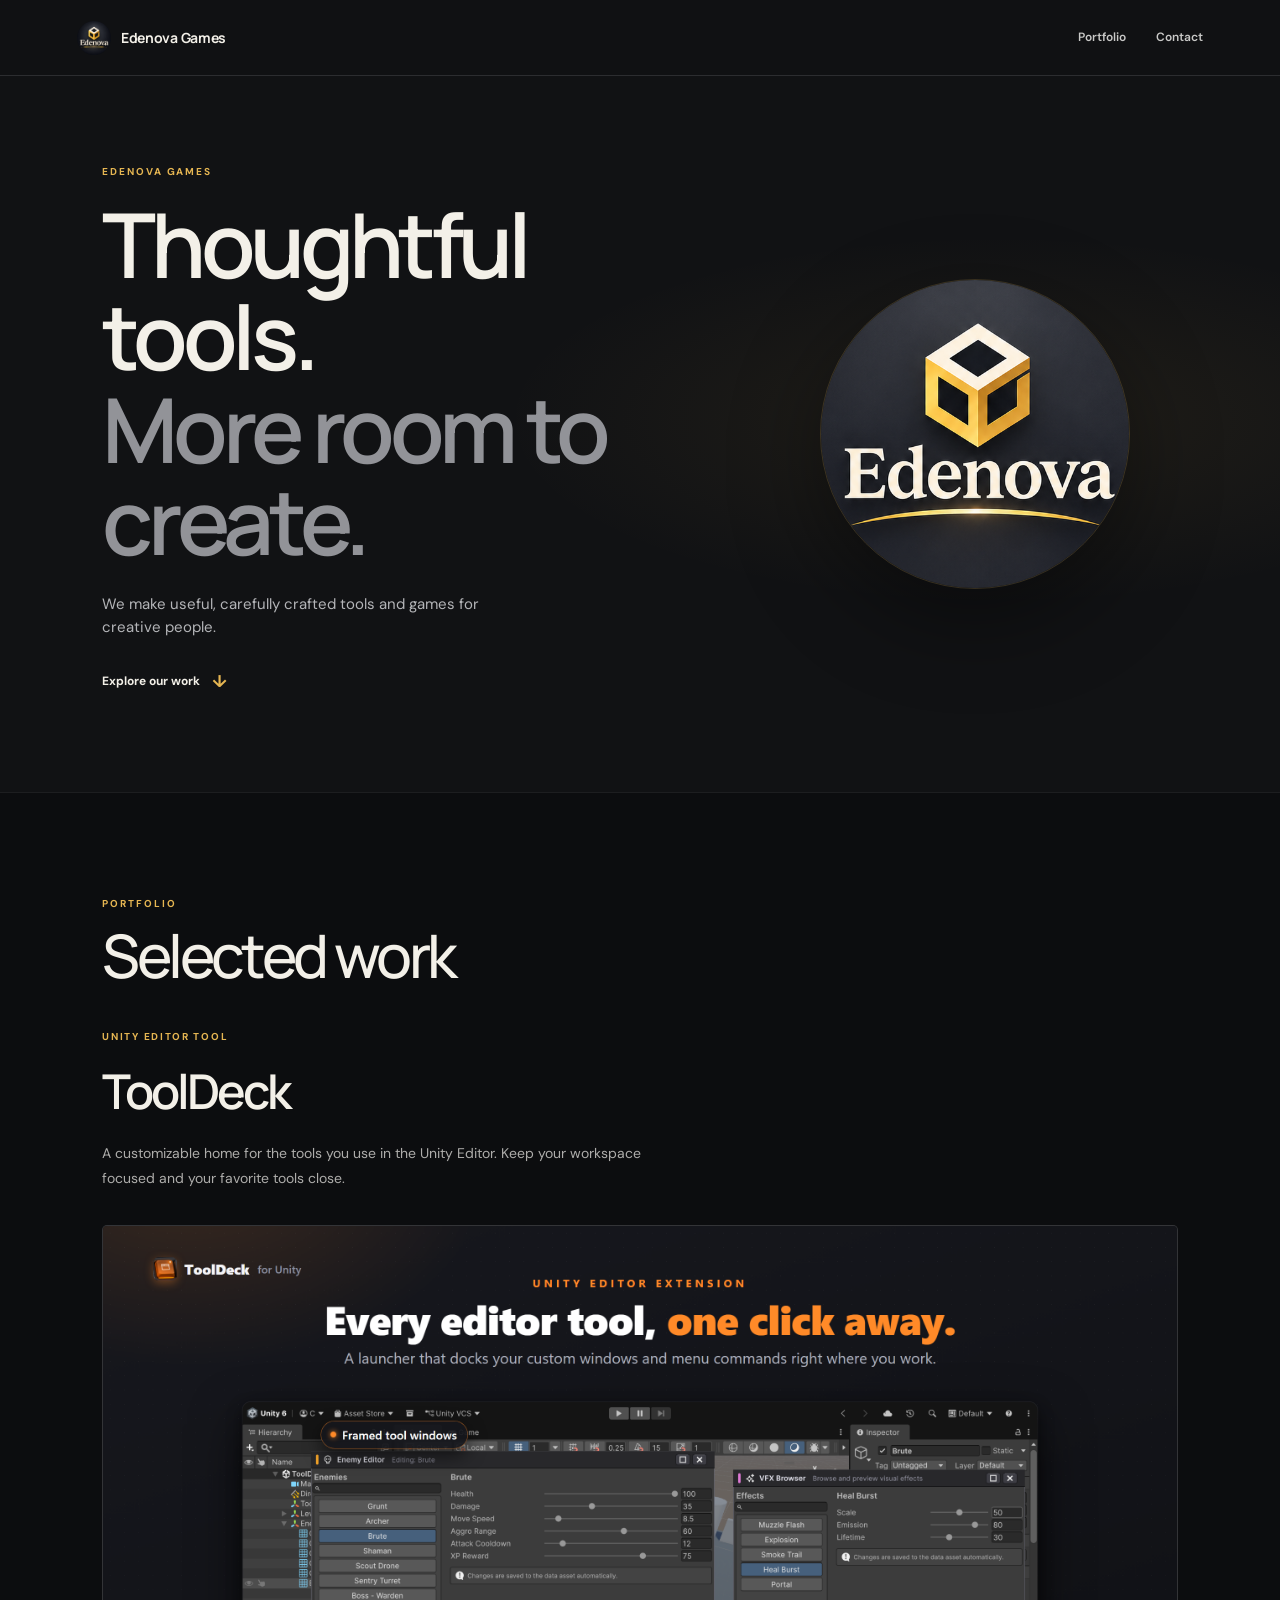
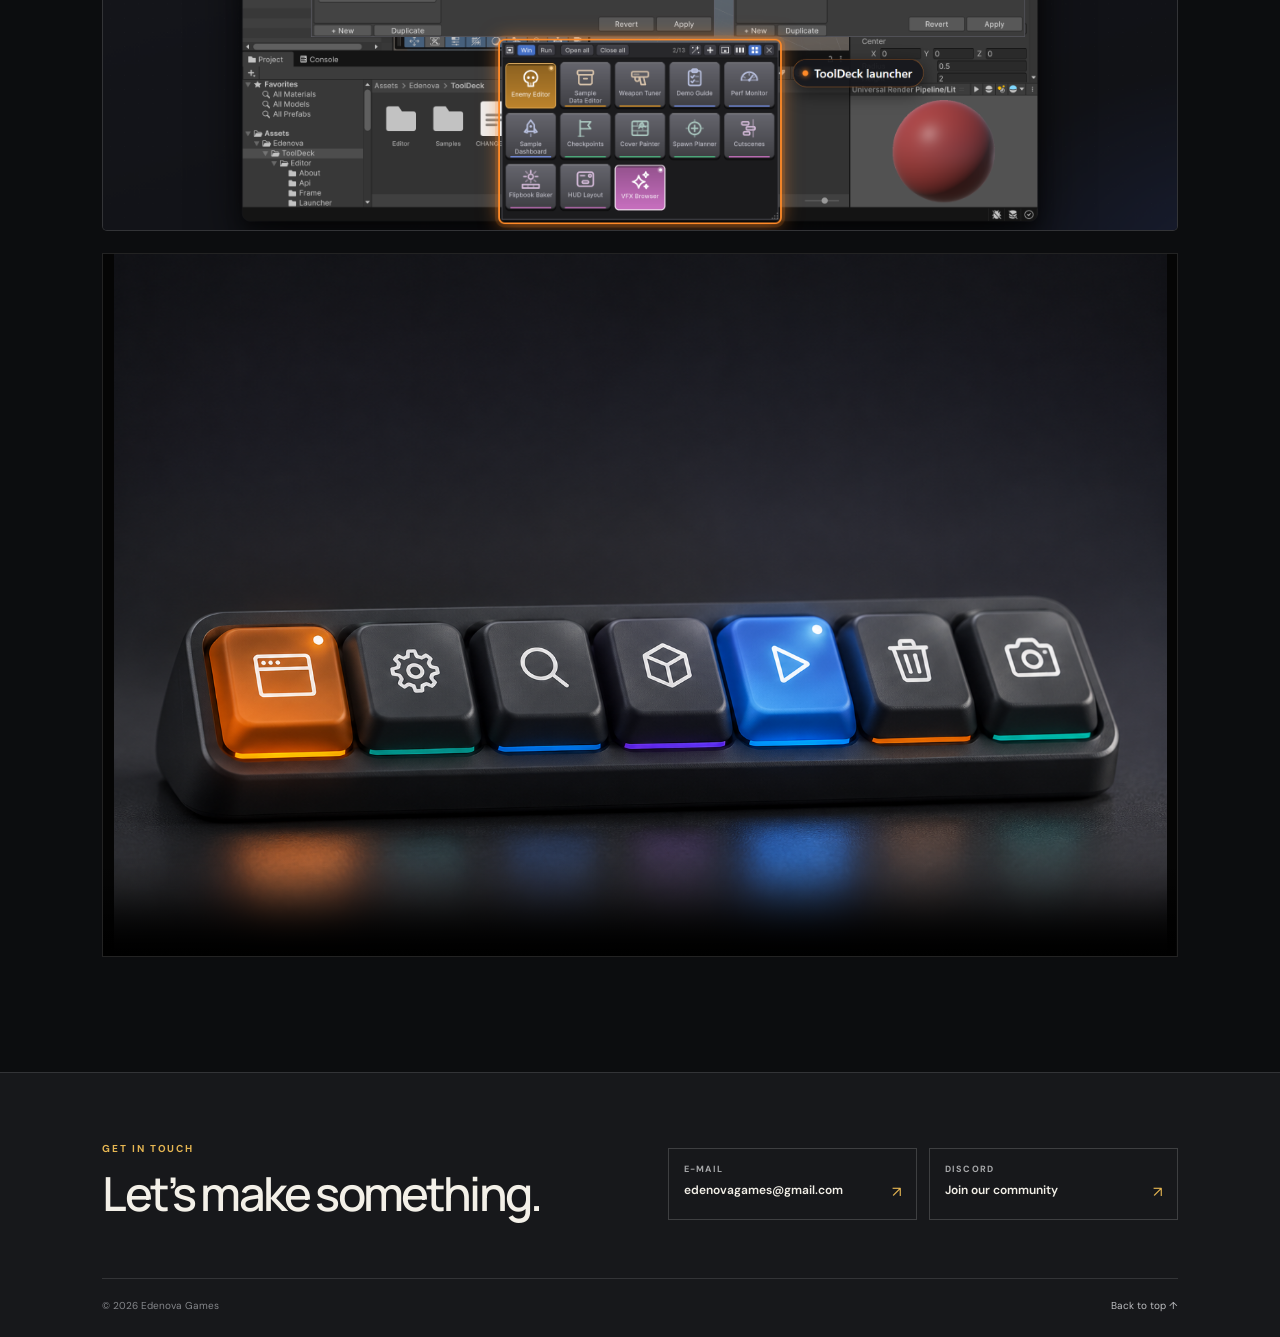
==== commit bd764235: "Restore dark theme and use local promo video" ====
--- a/index.html
+++ b/index.html
@@ -52,7 +52,10 @@
         </div>
         <div class="project-image"><img src="assets/tooldeck-window.png" alt="ToolDeck keeping Unity Editor tools together in one compact workspace" loading="lazy"></div>
         <div class="video-wrap">
-          <iframe src="https://www.youtube-nocookie.com/embed/H0UVkFQ4nCU?rel=0" title="ToolDeck product demonstration" loading="lazy" referrerpolicy="strict-origin-when-cross-origin" allow="accelerometer; autoplay; clipboard-write; encrypted-media; gyroscope; picture-in-picture; web-share" allowfullscreen></iframe>
+          <video controls playsinline preload="metadata" poster="assets/tooldeck-hero.png">
+            <source src="assets/ToolDeck_Promo_1080p.mp4" type="video/mp4">
+            Your browser does not support HTML video playback.
+          </video>
         </div>
       </article>
     </section>
--- a/styles.css
+++ b/styles.css
@@ -1 +1 @@
-:root{color-scheme:light;--paper:#f5f4f1;--ink:#151515;--muted:#777773;--gold:#b78937;--line:rgba(21,21,21,.13);font-family:"DM Sans",sans-serif;font-synthesis:none;text-rendering:optimizeLegibility;-webkit-font-smoothing:antialiased}*{box-sizing:border-box}html{scroll-behavior:smooth;scroll-padding-top:88px}body{margin:0;background:var(--paper);color:var(--ink);line-height:1.55}a{color:inherit;text-decoration:none}.topbar{height:76px;padding:0 clamp(22px,6vw,92px);display:flex;align-items:center;justify-content:space-between;border-bottom:1px solid var(--line);background:rgba(245,244,241,.92);backdrop-filter:blur(14px)}.brand{display:flex;align-items:center;gap:10px;font-family:Manrope,sans-serif;font-size:14px;font-weight:700;letter-spacing:-.02em}.brand img{width:34px;height:34px;object-fit:cover;border-radius:50%}.topbar nav{display:flex;gap:30px;font-size:12px;font-weight:600;color:#4c4b48}.topbar nav a:hover,.copyright a:hover{color:var(--gold)}.hero{min-height:min(690px,calc(100svh - 76px));padding:90px clamp(22px,8vw,130px);display:grid;grid-template-columns:1fr .7fr;align-items:center;gap:7vw;overflow:hidden}.hero-content{max-width:660px}.eyebrow{margin:0 0 20px;font-size:10px;line-height:1.2;letter-spacing:.19em;font-weight:700;color:var(--gold)}h1,h2,h3,p{margin-top:0}h1,h2,h3{font-family:Manrope,sans-serif;letter-spacing:-.06em}h1{margin:0;font-size:clamp(46px,7vw,94px);line-height:1.03;font-weight:600}h1 span{color:#92908a}.hero-copy{max-width:390px;margin:26px 0 20px;color:#6e6c67;font-size:15px}.hero-link{display:inline-flex;align-items:center;gap:12px;padding:8px 0;font-size:12px;font-weight:700}.hero-link span{color:var(--gold);font-size:17px;transition:transform .2s}.hero-link:hover span{transform:translateY(3px)}.hero-mark{width:min(30vw,310px);aspect-ratio:1;border-radius:50%;overflow:hidden;justify-self:center;box-shadow:0 30px 90px rgba(17,18,20,.16)}.hero-mark img{width:100%;height:100%;display:block;object-fit:cover}.portfolio{background:#121315;color:#f6f4ef;padding:105px clamp(22px,8vw,130px) 115px}.section-head{max-width:1120px;margin:0 auto 42px}.section-head .eyebrow{margin-bottom:14px}.section-head h2{margin:0;font-size:clamp(38px,5vw,60px);line-height:1.05;font-weight:500}.project{max-width:1120px;margin:0 auto}.project-copy{max-width:670px;margin-bottom:34px}.project-type{margin:0 0 10px;color:#c9a661;font-size:10px;font-weight:700;letter-spacing:.17em}.project-copy h3{margin:0 0 12px;font-size:clamp(34px,4vw,48px);font-weight:600}.project-copy>p:last-child{max-width:580px;margin:0;color:#aeadab;font-size:14px;line-height:1.8}.project-image{overflow:hidden;border-radius:5px;background:#202124}.project-image img{width:100%;height:auto;max-height:670px;display:block;object-fit:cover}.video-wrap{position:relative;width:100%;aspect-ratio:16/9;margin-top:22px;background:#050505;overflow:hidden}.video-wrap iframe{position:absolute;inset:0;width:100%;height:100%;border:0}.footer{padding:70px clamp(22px,8vw,130px) 24px;background:#e9e7e1}.footer-inner{max-width:1120px;margin:0 auto;display:flex;align-items:flex-end;justify-content:space-between;gap:32px;padding-bottom:58px}.footer-inner .eyebrow{margin-bottom:13px}.footer h2{margin:0;font-size:clamp(31px,4vw,47px);line-height:1.1;font-weight:550}.contact-links{display:grid;grid-template-columns:1fr 1fr;gap:12px;min-width:min(52vw,510px)}.contact-links a{min-height:72px;padding:13px 15px;border:1px solid rgba(21,21,21,.16);display:grid;grid-template-columns:1fr auto;align-content:center;transition:background .2s,border-color .2s}.contact-links a:hover{background:#f5f4f1;border-color:var(--gold)}.contact-links a>span:first-child{grid-column:1/-1;margin-bottom:4px;color:#77736b;font-size:9px;font-weight:700;letter-spacing:.14em;text-transform:uppercase}.contact-links strong{font-size:12px;font-weight:600}.contact-links .arrow{align-self:center;color:var(--gold);font-size:15px}.copyright{max-width:1120px;margin:0 auto;padding-top:19px;border-top:1px solid var(--line);display:flex;justify-content:space-between;color:#77736b;font-size:10px}.copyright a{color:#45443f}@media(max-width:760px){.topbar{height:68px}.hero{min-height:0;padding:88px 22px 80px;grid-template-columns:1fr;gap:48px}.hero-mark{width:min(61vw,270px);justify-self:start;margin-left:4px}.portfolio{padding:74px 22px 78px}.section-head{margin-bottom:30px}.project-copy{margin-bottom:26px}.footer{padding:58px 22px 22px}.footer-inner{align-items:flex-start;flex-direction:column;padding-bottom:38px;gap:28px}.contact-links{width:100%;min-width:0}}@media(max-width:460px){.topbar nav{gap:20px}.hero{padding-top:72px}h1{font-size:48px}.contact-links{grid-template-columns:1fr}.contact-links a{min-height:66px}}@media(prefers-reduced-motion:reduce){html{scroll-behavior:auto}*,*:before,*:after{transition:none!important}}
+:root{color-scheme:dark;--bg:#111214;--panel:#181a1d;--panel-deep:#0c0d0f;--text:#f3f0e8;--muted:#a3a5aa;--gold:#e6b652;--gold-light:#f5d38a;--line:rgba(255,255,255,.12);font-family:"DM Sans",sans-serif;font-synthesis:none;text-rendering:optimizeLegibility;-webkit-font-smoothing:antialiased}*{box-sizing:border-box}html{scroll-behavior:smooth;scroll-padding-top:88px}body{margin:0;background:var(--bg);color:var(--text);line-height:1.55}a{color:inherit;text-decoration:none}.topbar{height:76px;padding:0 clamp(22px,6vw,92px);display:flex;align-items:center;justify-content:space-between;border-bottom:1px solid var(--line);background:rgba(17,18,20,.88);backdrop-filter:blur(14px)}.brand{display:flex;align-items:center;gap:10px;font-family:Manrope,sans-serif;font-size:14px;font-weight:700;letter-spacing:-.02em}.brand img{width:34px;height:34px;object-fit:cover;border-radius:50%}.topbar nav{display:flex;gap:30px;font-size:12px;font-weight:600;color:#c9c9c7}.topbar nav a:hover,.copyright a:hover{color:var(--gold-light)}.hero{min-height:min(690px,calc(100svh - 76px));padding:90px clamp(22px,8vw,130px);display:grid;grid-template-columns:1fr .7fr;align-items:center;gap:7vw;overflow:hidden;background:radial-gradient(ellipse at 78% 48%,rgba(230,182,82,.08),transparent 31rem)}.hero-content{max-width:660px}.eyebrow{margin:0 0 20px;font-size:10px;line-height:1.2;letter-spacing:.19em;font-weight:700;color:var(--gold)}h1,h2,h3,p{margin-top:0}h1,h2,h3{font-family:Manrope,sans-serif;letter-spacing:-.06em}h1{margin:0;font-size:clamp(46px,7vw,94px);line-height:1.03;font-weight:600}h1 span{color:#929398}.hero-copy{max-width:390px;margin:26px 0 20px;color:#b4b5b8;font-size:15px}.hero-link{display:inline-flex;align-items:center;gap:12px;padding:8px 0;font-size:12px;font-weight:700}.hero-link span{color:var(--gold);font-size:17px;transition:transform .2s}.hero-link:hover span{transform:translateY(3px)}.hero-mark{width:min(30vw,310px);aspect-ratio:1;border-radius:50%;overflow:hidden;justify-self:center;border:1px solid rgba(230,182,82,.17);box-shadow:0 30px 90px rgba(0,0,0,.42)}.hero-mark img{width:100%;height:100%;display:block;object-fit:cover}.portfolio{background:var(--panel-deep);color:var(--text);padding:105px clamp(22px,8vw,130px) 115px;border-top:1px solid rgba(255,255,255,.07)}.section-head{max-width:1120px;margin:0 auto 42px}.section-head .eyebrow{margin-bottom:14px}.section-head h2{margin:0;font-size:clamp(38px,5vw,60px);line-height:1.05;font-weight:500}.project{max-width:1120px;margin:0 auto}.project-copy{max-width:670px;margin-bottom:34px}.project-type{margin:0 0 10px;color:var(--gold);font-size:10px;font-weight:700;letter-spacing:.17em}.project-copy h3{margin:0 0 12px;font-size:clamp(34px,4vw,48px);font-weight:600}.project-copy>p:last-child{max-width:580px;margin:0;color:#aeadab;font-size:14px;line-height:1.8}.project-image{overflow:hidden;border:1px solid var(--line);border-radius:5px;background:#17181b}.project-image img{width:100%;height:auto;max-height:670px;display:block;object-fit:cover}.video-wrap{position:relative;width:100%;margin-top:22px;background:#050505;overflow:hidden;border:1px solid var(--line)}.video-wrap video{width:100%;height:auto;max-height:78vh;display:block;background:#050505}.footer{padding:70px clamp(22px,8vw,130px) 24px;background:#17181b;border-top:1px solid var(--line)}.footer-inner{max-width:1120px;margin:0 auto;display:flex;align-items:flex-end;justify-content:space-between;gap:32px;padding-bottom:58px}.footer-inner .eyebrow{margin-bottom:13px}.footer h2{margin:0;font-size:clamp(31px,4vw,47px);line-height:1.1;font-weight:550}.contact-links{display:grid;grid-template-columns:1fr 1fr;gap:12px;min-width:min(52vw,510px)}.contact-links a{min-height:72px;padding:13px 15px;border:1px solid rgba(255,255,255,.17);display:grid;grid-template-columns:1fr auto;align-content:center;transition:background .2s,border-color .2s}.contact-links a:hover{background:#202226;border-color:rgba(230,182,82,.6)}.contact-links a>span:first-child{grid-column:1/-1;margin-bottom:4px;color:#a7a8aa;font-size:9px;font-weight:700;letter-spacing:.14em;text-transform:uppercase}.contact-links strong{font-size:12px;font-weight:600}.contact-links .arrow{align-self:center;color:var(--gold);font-size:15px}.copyright{max-width:1120px;margin:0 auto;padding-top:19px;border-top:1px solid var(--line);display:flex;justify-content:space-between;color:#85878b;font-size:10px}.copyright a{color:#bebfc2}@media(max-width:760px){.topbar{height:68px}.hero{min-height:0;padding:88px 22px 80px;grid-template-columns:1fr;gap:48px}.hero-mark{width:min(61vw,270px);justify-self:start;margin-left:4px}.portfolio{padding:74px 22px 78px}.section-head{margin-bottom:30px}.project-copy{margin-bottom:26px}.footer{padding:58px 22px 22px}.footer-inner{align-items:flex-start;flex-direction:column;padding-bottom:38px;gap:28px}.contact-links{width:100%;min-width:0}}@media(max-width:460px){.topbar nav{gap:20px}.hero{padding-top:72px}h1{font-size:48px}.contact-links{grid-template-columns:1fr}.contact-links a{min-height:66px}}@media(prefers-reduced-motion:reduce){html{scroll-behavior:auto}*,*:before,*:after{transition:none!important}}
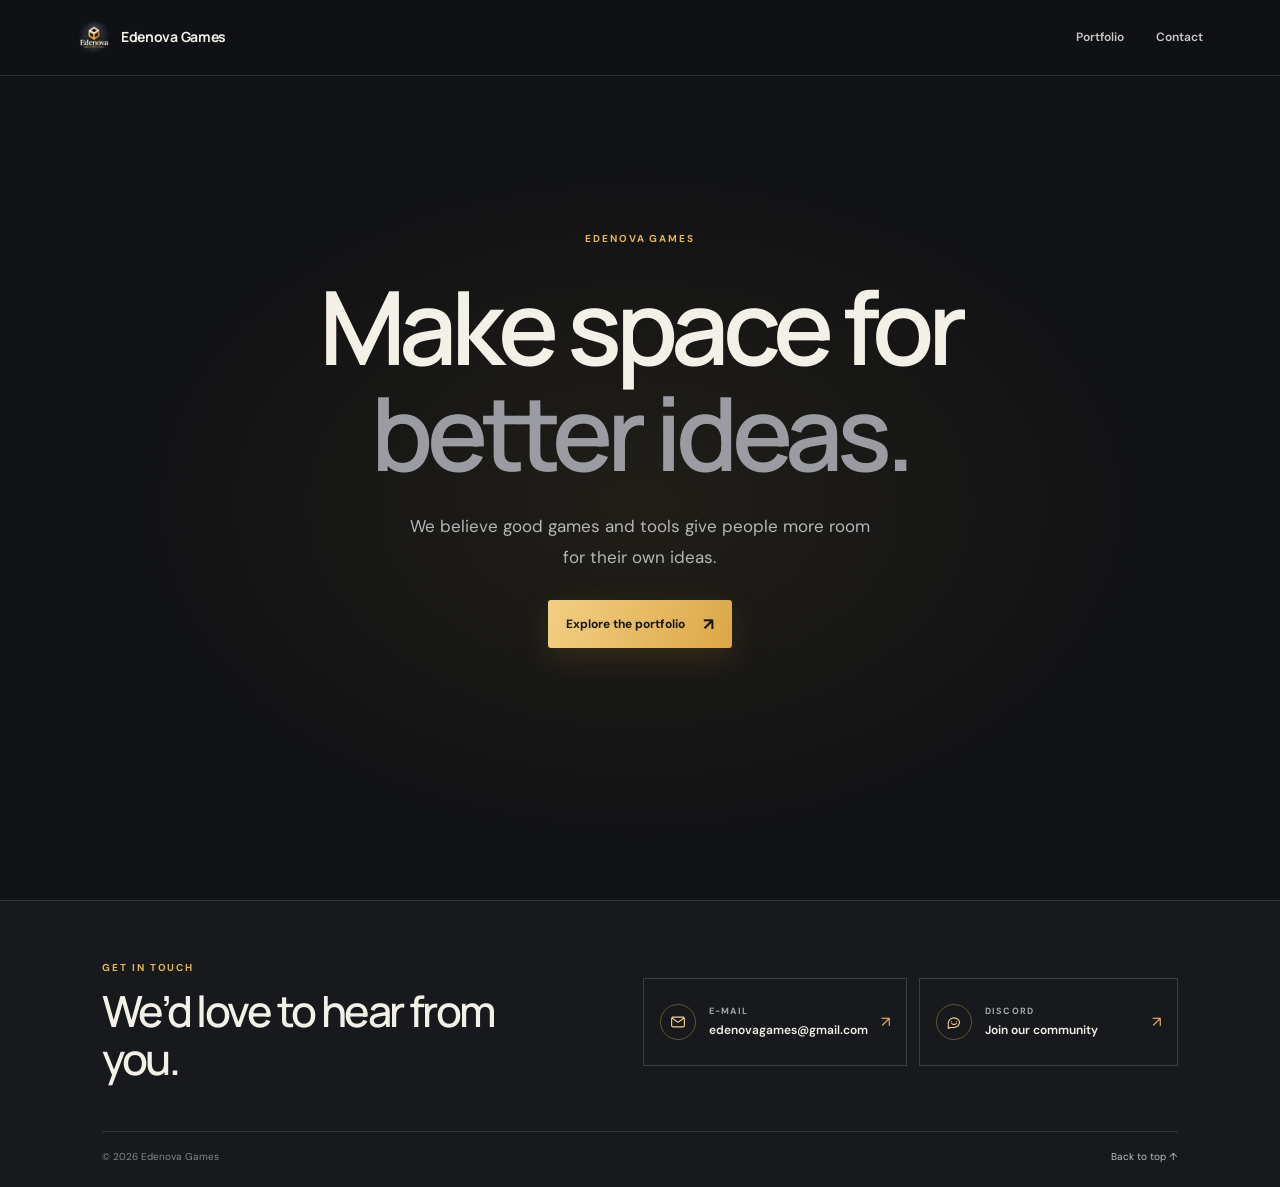
==== commit 21e46132: "Split studio homepage and portfolio page" ====
--- a/index.html
+++ b/index.html
@@ -3,12 +3,12 @@
 <head>
   <meta charset="utf-8">
   <meta name="viewport" content="width=device-width, initial-scale=1">
-  <meta name="theme-color" content="#f5f4f1">
-  <meta name="description" content="Edenova Games is an independent studio creating thoughtful tools and games.">
+  <meta name="theme-color" content="#111214">
+  <meta name="description" content="Edenova Games believes games and tools should give people more room for their own ideas.">
   <meta property="og:type" content="website">
   <meta property="og:title" content="Edenova Games">
-  <meta property="og:description" content="Thoughtful tools and games, made with care.">
-  <meta property="og:image" content="assets/tooldeck-social.png">
+  <meta property="og:description" content="Make space for better ideas.">
+  <meta property="og:image" content="assets/edenova-brand.png">
   <title>Edenova Games</title>
   <link rel="icon" type="image/png" href="assets/edenova-profile.png">
   <link rel="preconnect" href="https://fonts.googleapis.com">
@@ -17,62 +17,47 @@
   <link rel="stylesheet" href="styles.css">
 </head>
 <body>
-  <header class="topbar">
-    <a class="brand" href="#top" aria-label="Edenova Games home">
+  <header class="site-header">
+    <a class="brand" href="index.html" aria-label="Edenova Games home">
       <img src="assets/edenova-profile.png" alt="" width="34" height="34">
       <span>Edenova Games</span>
     </a>
     <nav aria-label="Main navigation">
-      <a href="#portfolio">Portfolio</a>
+      <a href="portfolio.html">Portfolio</a>
       <a href="#contact">Contact</a>
     </nav>
   </header>
 
   <main id="top">
-    <section class="hero" aria-labelledby="hero-title">
-      <div class="hero-content">
+    <section class="home-hero" aria-labelledby="hero-title">
+      <div class="hero-copy">
         <p class="eyebrow">EDENOVA GAMES</p>
-        <h1 id="hero-title">Thoughtful tools.<br><span>More room to create.</span></h1>
-        <p class="hero-copy">We make useful, carefully crafted tools and games for creative people.</p>
-        <a class="hero-link" href="#portfolio">Explore our work <span aria-hidden="true">↓</span></a>
+        <h1 id="hero-title">Make space for<br><span>better ideas.</span></h1>
+        <p class="hero-statement">We believe good games and tools give people more room for their own ideas.</p>
+        <a class="primary-link" href="portfolio.html">Explore the portfolio <span aria-hidden="true">↗</span></a>
       </div>
-      <div class="hero-mark" aria-hidden="true"><img src="assets/edenova-brand.png" alt=""></div>
-    </section>
-
-    <section class="portfolio" id="portfolio" aria-labelledby="portfolio-title">
-      <div class="section-head">
-        <p class="eyebrow">PORTFOLIO</p>
-        <h2 id="portfolio-title">Selected work</h2>
-      </div>
-      <article class="project">
-        <div class="project-copy">
-          <p class="project-type">UNITY EDITOR TOOL</p>
-          <h3>ToolDeck</h3>
-          <p>A customizable home for the tools you use in the Unity Editor. Keep your workspace focused and your favorite tools close.</p>
-        </div>
-        <div class="project-image"><img src="assets/tooldeck-window.png" alt="ToolDeck keeping Unity Editor tools together in one compact workspace" loading="lazy"></div>
-        <div class="video-wrap">
-          <video controls playsinline preload="metadata" poster="assets/tooldeck-hero.png">
-            <source src="assets/ToolDeck_Promo_1080p.mp4" type="video/mp4">
-            Your browser does not support HTML video playback.
-          </video>
-        </div>
-      </article>
+      <div class="hero-orbit" aria-hidden="true"><span></span></div>
     </section>
   </main>
 
-  <footer class="footer" id="contact">
-    <div class="footer-inner">
-      <div>
+  <footer class="site-footer" id="contact">
+    <div class="footer-main">
+      <div class="footer-heading">
         <p class="eyebrow">GET IN TOUCH</p>
-        <h2>Let’s make something.</h2>
+        <h2>We’d love to hear from you.</h2>
       </div>
-      <div class="contact-links">
-        <a href="mailto:edenovagames@gmail.com"><span>E-mail</span><strong>edenovagames@gmail.com</strong><span class="arrow" aria-hidden="true">↗</span></a>
-        <a href="https://discord.gg/8FfDSK63Q" target="_blank" rel="noopener noreferrer"><span>Discord</span><strong>Join our community</strong><span class="arrow" aria-hidden="true">↗</span></a>
+      <div class="contact-list">
+        <a class="contact-link" href="mailto:edenovagames@gmail.com">
+          <svg class="contact-icon" viewBox="0 0 24 24" aria-hidden="true"><rect x="3.5" y="5.5" width="17" height="13" rx="2"></rect><path d="m4.5 7 7.5 5.5L19.5 7"></path></svg>
+          <span><small>E-mail</small><strong>edenovagames@gmail.com</strong></span><span class="contact-arrow" aria-hidden="true">↗</span>
+        </a>
+        <a class="contact-link" href="https://discord.gg/8FfDSK63Q" target="_blank" rel="noopener noreferrer">
+          <svg class="contact-icon" viewBox="0 0 24 24" aria-hidden="true"><path d="M19.5 11.8a7.5 7.5 0 0 1-7.5 7.5H7l-3.2 1.8.8-4.1a7.5 7.5 0 1 1 14.9-5.2Z"></path><path d="M8.5 11.8h.1m6.8 0h.1M9 14.2c1.7 1.3 4.3 1.3 6 0"></path></svg>
+          <span><small>Discord</small><strong>Join our community</strong></span><span class="contact-arrow" aria-hidden="true">↗</span>
+        </a>
       </div>
     </div>
-    <div class="copyright"><span>© 2026 Edenova Games</span><a href="#top">Back to top ↑</a></div>
+    <div class="footer-bottom"><span>© 2026 Edenova Games</span><a href="#top">Back to top ↑</a></div>
   </footer>
 </body>
 </html>
--- a/styles.css
+++ b/styles.css
@@ -1 +1 @@
-:root{color-scheme:dark;--bg:#111214;--panel:#181a1d;--panel-deep:#0c0d0f;--text:#f3f0e8;--muted:#a3a5aa;--gold:#e6b652;--gold-light:#f5d38a;--line:rgba(255,255,255,.12);font-family:"DM Sans",sans-serif;font-synthesis:none;text-rendering:optimizeLegibility;-webkit-font-smoothing:antialiased}*{box-sizing:border-box}html{scroll-behavior:smooth;scroll-padding-top:88px}body{margin:0;background:var(--bg);color:var(--text);line-height:1.55}a{color:inherit;text-decoration:none}.topbar{height:76px;padding:0 clamp(22px,6vw,92px);display:flex;align-items:center;justify-content:space-between;border-bottom:1px solid var(--line);background:rgba(17,18,20,.88);backdrop-filter:blur(14px)}.brand{display:flex;align-items:center;gap:10px;font-family:Manrope,sans-serif;font-size:14px;font-weight:700;letter-spacing:-.02em}.brand img{width:34px;height:34px;object-fit:cover;border-radius:50%}.topbar nav{display:flex;gap:30px;font-size:12px;font-weight:600;color:#c9c9c7}.topbar nav a:hover,.copyright a:hover{color:var(--gold-light)}.hero{min-height:min(690px,calc(100svh - 76px));padding:90px clamp(22px,8vw,130px);display:grid;grid-template-columns:1fr .7fr;align-items:center;gap:7vw;overflow:hidden;background:radial-gradient(ellipse at 78% 48%,rgba(230,182,82,.08),transparent 31rem)}.hero-content{max-width:660px}.eyebrow{margin:0 0 20px;font-size:10px;line-height:1.2;letter-spacing:.19em;font-weight:700;color:var(--gold)}h1,h2,h3,p{margin-top:0}h1,h2,h3{font-family:Manrope,sans-serif;letter-spacing:-.06em}h1{margin:0;font-size:clamp(46px,7vw,94px);line-height:1.03;font-weight:600}h1 span{color:#929398}.hero-copy{max-width:390px;margin:26px 0 20px;color:#b4b5b8;font-size:15px}.hero-link{display:inline-flex;align-items:center;gap:12px;padding:8px 0;font-size:12px;font-weight:700}.hero-link span{color:var(--gold);font-size:17px;transition:transform .2s}.hero-link:hover span{transform:translateY(3px)}.hero-mark{width:min(30vw,310px);aspect-ratio:1;border-radius:50%;overflow:hidden;justify-self:center;border:1px solid rgba(230,182,82,.17);box-shadow:0 30px 90px rgba(0,0,0,.42)}.hero-mark img{width:100%;height:100%;display:block;object-fit:cover}.portfolio{background:var(--panel-deep);color:var(--text);padding:105px clamp(22px,8vw,130px) 115px;border-top:1px solid rgba(255,255,255,.07)}.section-head{max-width:1120px;margin:0 auto 42px}.section-head .eyebrow{margin-bottom:14px}.section-head h2{margin:0;font-size:clamp(38px,5vw,60px);line-height:1.05;font-weight:500}.project{max-width:1120px;margin:0 auto}.project-copy{max-width:670px;margin-bottom:34px}.project-type{margin:0 0 10px;color:var(--gold);font-size:10px;font-weight:700;letter-spacing:.17em}.project-copy h3{margin:0 0 12px;font-size:clamp(34px,4vw,48px);font-weight:600}.project-copy>p:last-child{max-width:580px;margin:0;color:#aeadab;font-size:14px;line-height:1.8}.project-image{overflow:hidden;border:1px solid var(--line);border-radius:5px;background:#17181b}.project-image img{width:100%;height:auto;max-height:670px;display:block;object-fit:cover}.video-wrap{position:relative;width:100%;margin-top:22px;background:#050505;overflow:hidden;border:1px solid var(--line)}.video-wrap video{width:100%;height:auto;max-height:78vh;display:block;background:#050505}.footer{padding:70px clamp(22px,8vw,130px) 24px;background:#17181b;border-top:1px solid var(--line)}.footer-inner{max-width:1120px;margin:0 auto;display:flex;align-items:flex-end;justify-content:space-between;gap:32px;padding-bottom:58px}.footer-inner .eyebrow{margin-bottom:13px}.footer h2{margin:0;font-size:clamp(31px,4vw,47px);line-height:1.1;font-weight:550}.contact-links{display:grid;grid-template-columns:1fr 1fr;gap:12px;min-width:min(52vw,510px)}.contact-links a{min-height:72px;padding:13px 15px;border:1px solid rgba(255,255,255,.17);display:grid;grid-template-columns:1fr auto;align-content:center;transition:background .2s,border-color .2s}.contact-links a:hover{background:#202226;border-color:rgba(230,182,82,.6)}.contact-links a>span:first-child{grid-column:1/-1;margin-bottom:4px;color:#a7a8aa;font-size:9px;font-weight:700;letter-spacing:.14em;text-transform:uppercase}.contact-links strong{font-size:12px;font-weight:600}.contact-links .arrow{align-self:center;color:var(--gold);font-size:15px}.copyright{max-width:1120px;margin:0 auto;padding-top:19px;border-top:1px solid var(--line);display:flex;justify-content:space-between;color:#85878b;font-size:10px}.copyright a{color:#bebfc2}@media(max-width:760px){.topbar{height:68px}.hero{min-height:0;padding:88px 22px 80px;grid-template-columns:1fr;gap:48px}.hero-mark{width:min(61vw,270px);justify-self:start;margin-left:4px}.portfolio{padding:74px 22px 78px}.section-head{margin-bottom:30px}.project-copy{margin-bottom:26px}.footer{padding:58px 22px 22px}.footer-inner{align-items:flex-start;flex-direction:column;padding-bottom:38px;gap:28px}.contact-links{width:100%;min-width:0}}@media(max-width:460px){.topbar nav{gap:20px}.hero{padding-top:72px}h1{font-size:48px}.contact-links{grid-template-columns:1fr}.contact-links a{min-height:66px}}@media(prefers-reduced-motion:reduce){html{scroll-behavior:auto}*,*:before,*:after{transition:none!important}}
+:root{color-scheme:dark;--bg:#111214;--surface:#17191c;--deep:#0c0d0f;--text:#f3f0e8;--muted:#a3a5aa;--gold:#e6b652;--gold-soft:#f5d38a;--line:rgba(255,255,255,.12);font-family:"DM Sans",sans-serif;font-synthesis:none;text-rendering:optimizeLegibility;-webkit-font-smoothing:antialiased}*{box-sizing:border-box}html{scroll-behavior:smooth;scroll-padding-top:88px}body{margin:0;background:var(--bg);color:var(--text);line-height:1.6}a{color:inherit;text-decoration:none}a:focus-visible{outline:2px solid var(--gold-soft);outline-offset:4px}.site-header{height:76px;padding:0 clamp(22px,6vw,92px);display:flex;align-items:center;justify-content:space-between;border-bottom:1px solid var(--line);background:rgba(17,18,20,.9);backdrop-filter:blur(14px);position:relative;z-index:2}.brand{display:flex;align-items:center;gap:10px;font-family:Manrope,sans-serif;font-size:14px;font-weight:700;letter-spacing:-.02em}.brand img{width:34px;height:34px;object-fit:cover;border-radius:50%}.site-header nav{height:100%;display:flex;align-items:center;gap:32px;font-size:12px;font-weight:600;color:#c9c9c7}.site-header nav a{display:flex;align-items:center;height:100%;position:relative;transition:color .2s}.site-header nav a:hover,.site-header nav a[aria-current=page]{color:var(--gold-soft)}.site-header nav a[aria-current=page]:after{content:"";position:absolute;bottom:0;left:0;right:0;height:2px;background:var(--gold)}.eyebrow{margin:0 0 20px;font-size:10px;line-height:1.3;letter-spacing:.19em;font-weight:700;color:var(--gold)}h1,h2,p{margin-top:0}h1,h2{font-family:Manrope,sans-serif;letter-spacing:-.06em}.home-hero{min-height:calc(100svh - 76px);padding:clamp(84px,12vh,140px) 24px;display:grid;place-items:center;text-align:center;position:relative;overflow:hidden;background:radial-gradient(ellipse at 50% 52%,rgba(230,182,82,.075),transparent 32rem)}.hero-copy{max-width:880px;position:relative;z-index:1}.hero-copy .eyebrow{margin-bottom:28px}.hero-copy h1{font-size:clamp(48px,8vw,104px);font-weight:600;line-height:1.04;margin:0 auto;max-width:880px}.hero-copy h1 span{color:#9b9ca1}.hero-statement{max-width:470px;margin:25px auto 28px;color:#b5b6b8;font-size:clamp(14px,1.55vw,17px);line-height:1.8}.primary-link{min-height:48px;padding:0 18px;display:inline-flex;align-items:center;justify-content:center;gap:18px;border-radius:3px;background:linear-gradient(110deg,#f3cf83,#dba746);color:#191710;font-size:12px;font-weight:700;box-shadow:0 10px 34px rgba(205,149,55,.16);transition:transform .2s,box-shadow .2s}.primary-link span{font-size:17px}.primary-link:hover{transform:translateY(-2px);box-shadow:0 14px 40px rgba(205,149,55,.23)}.site-footer{background:var(--surface);border-top:1px solid var(--line);padding:60px clamp(22px,8vw,120px) 22px}.footer-main{max-width:1120px;margin:0 auto;display:grid;grid-template-columns:.9fr 1.1fr;align-items:center;gap:8vw;padding-bottom:48px}.footer-heading .eyebrow{margin-bottom:13px}.footer-heading h2{max-width:410px;margin:0;font-size:clamp(28px,3.6vw,43px);line-height:1.12;font-weight:550}.contact-list{display:grid;grid-template-columns:1fr 1fr;gap:12px}.contact-link{min-height:88px;padding:14px 16px;border:1px solid rgba(255,255,255,.16);display:flex;align-items:center;gap:13px;transition:background .2s,border-color .2s,transform .2s}.contact-link:hover{background:#202226;border-color:rgba(230,182,82,.6);transform:translateY(-2px)}.contact-icon{width:36px;height:36px;flex:0 0 36px;padding:8px;border:1px solid rgba(230,182,82,.36);border-radius:50%;stroke:var(--gold-soft);stroke-width:1.5;fill:none;stroke-linecap:round;stroke-linejoin:round}.contact-link>span:nth-child(2){min-width:0;display:flex;flex-direction:column;gap:3px}.contact-link small{color:#a7a8aa;font-size:9px;font-weight:700;letter-spacing:.14em;text-transform:uppercase}.contact-link strong{font-size:clamp(10px,1vw,12px);font-weight:600;white-space:nowrap}.contact-arrow{margin-left:auto;color:var(--gold);font-size:15px}.footer-bottom{max-width:1120px;margin:0 auto;padding-top:17px;border-top:1px solid var(--line);display:flex;justify-content:space-between;color:#85878b;font-size:10px}.footer-bottom a{color:#bebfc2;transition:color .2s}.footer-bottom a:hover{color:var(--gold-soft)}.portfolio-hero{padding:clamp(70px,10vw,120px) clamp(22px,8vw,130px) 60px;max-width:1440px;margin:0 auto}.portfolio-hero .eyebrow{margin-bottom:16px}.portfolio-hero h1{font-size:clamp(52px,8vw,92px);line-height:1.02;font-weight:600;margin:0 0 16px}.portfolio-hero>p:last-child{margin:0;color:var(--muted);font-size:15px}.work-section{background:var(--deep);border-top:1px solid rgba(255,255,255,.07);padding:72px clamp(22px,8vw,130px) 105px}.work-item,.demo-section{max-width:1120px;margin:0 auto}.work-item{display:grid;grid-template-columns:.72fr 1.28fr;align-items:center;gap:6vw}.work-copy{max-width:380px}.project-type{margin:0 0 14px;color:var(--gold);font-size:10px;font-weight:700;letter-spacing:.15em}.project-type span{padding:0 6px;color:#76777b}.work-copy h2,.demo-heading h2{margin:0 0 17px;font-size:clamp(42px,5vw,62px);font-weight:600;line-height:1.04}.work-copy>p:last-child{margin:0;color:#b1b2b4;font-size:14px;line-height:1.8}.work-image{margin:0;overflow:hidden;border:1px solid var(--line);background:#17181b}.work-image img{display:block;width:100%;height:auto}.demo-section{margin-top:82px}.demo-heading{margin-bottom:22px}.demo-heading .eyebrow{margin-bottom:10px}.demo-heading h2{font-size:clamp(30px,4vw,44px);margin:0}.video-frame{border:1px solid var(--line);background:#050505;overflow:hidden}.video-frame video{display:block;width:100%;height:auto;max-height:78vh;background:#050505}.portfolio-hero+.work-section{margin-top:0}@media(max-width:760px){.site-header{height:68px}.site-header nav{gap:21px}.home-hero{min-height:calc(86svh - 68px);padding:80px 22px}.hero-copy h1{font-size:clamp(47px,10vw,76px)}.site-footer{padding:48px 22px 20px}.footer-main{grid-template-columns:1fr;gap:26px;padding-bottom:34px}.contact-list{grid-template-columns:1fr 1fr}.portfolio-hero{padding-top:74px;padding-bottom:43px}.work-section{padding:48px 22px 72px}.work-item{grid-template-columns:1fr;gap:26px}.work-copy{max-width:540px}.demo-section{margin-top:58px}}@media(max-width:480px){.brand{font-size:12px}.brand img{width:30px;height:30px}.site-header nav{gap:16px;font-size:11px}.home-hero{min-height:78svh}.hero-copy h1{font-size:48px}.hero-statement{font-size:14px}.contact-list{grid-template-columns:1fr}.contact-link{min-height:72px}.footer-bottom{font-size:9px}.portfolio-hero h1{font-size:52px}}@media(prefers-reduced-motion:reduce){html{scroll-behavior:auto}*,*:before,*:after{transition:none!important}}
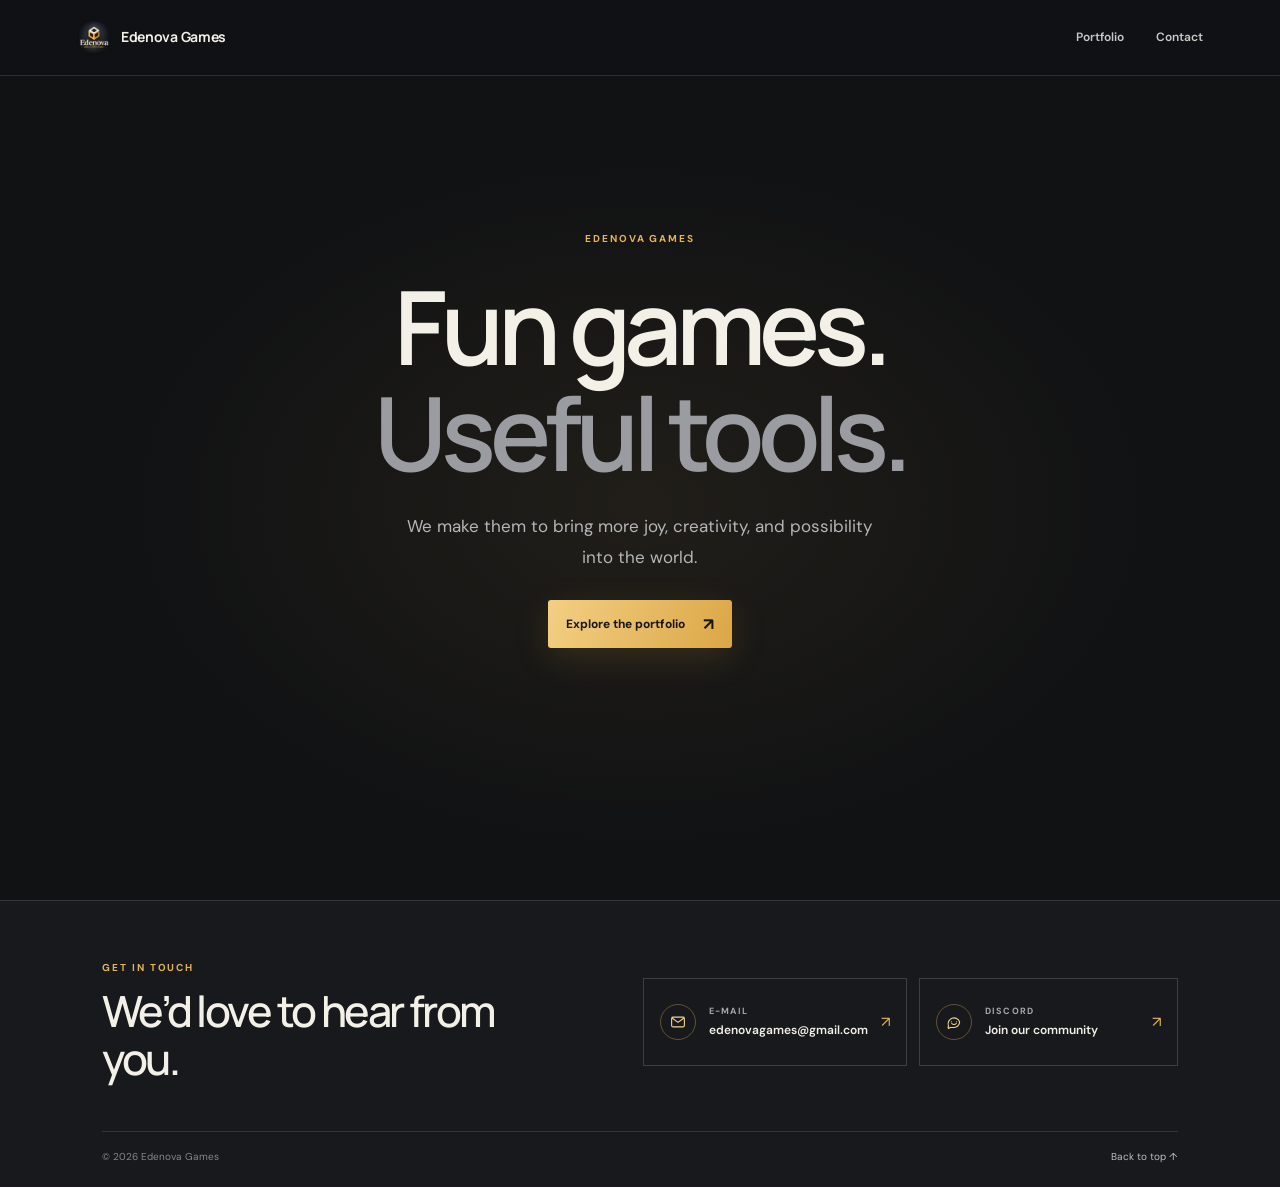
==== commit fc3766e8: "Clarify studio purpose on homepage" ====
--- a/index.html
+++ b/index.html
@@ -4,17 +4,17 @@
   <meta charset="utf-8">
   <meta name="viewport" content="width=device-width, initial-scale=1">
   <meta name="theme-color" content="#111214">
-  <meta name="description" content="Edenova Games believes games and tools should give people more room for their own ideas.">
+  <meta name="description" content="Edenova Games makes fun games and useful tools to bring more joy, creativity, and possibility into the world.">
   <meta property="og:type" content="website">
   <meta property="og:title" content="Edenova Games">
-  <meta property="og:description" content="Make space for better ideas.">
+  <meta property="og:description" content="Fun games. Useful tools.">
   <meta property="og:image" content="assets/edenova-brand.png">
   <title>Edenova Games</title>
   <link rel="icon" type="image/png" href="assets/edenova-profile.png">
   <link rel="preconnect" href="https://fonts.googleapis.com">
   <link rel="preconnect" href="https://fonts.gstatic.com" crossorigin>
   <link href="https://fonts.googleapis.com/css2?family=DM+Sans:wght@400;500;600;700&family=Manrope:wght@400;500;600;700;800&display=swap" rel="stylesheet">
-  <link rel="stylesheet" href="styles.css">
+  <link rel="stylesheet" href="styles.css?v=21e4613">
 </head>
 <body>
   <header class="site-header">
@@ -32,8 +32,8 @@
     <section class="home-hero" aria-labelledby="hero-title">
       <div class="hero-copy">
         <p class="eyebrow">EDENOVA GAMES</p>
-        <h1 id="hero-title">Make space for<br><span>better ideas.</span></h1>
-        <p class="hero-statement">We believe good games and tools give people more room for their own ideas.</p>
+        <h1 id="hero-title">Fun games.<br><span>Useful tools.</span></h1>
+        <p class="hero-statement">We make them to bring more joy, creativity, and possibility into the world.</p>
         <a class="primary-link" href="portfolio.html">Explore the portfolio <span aria-hidden="true">↗</span></a>
       </div>
       <div class="hero-orbit" aria-hidden="true"><span></span></div>
